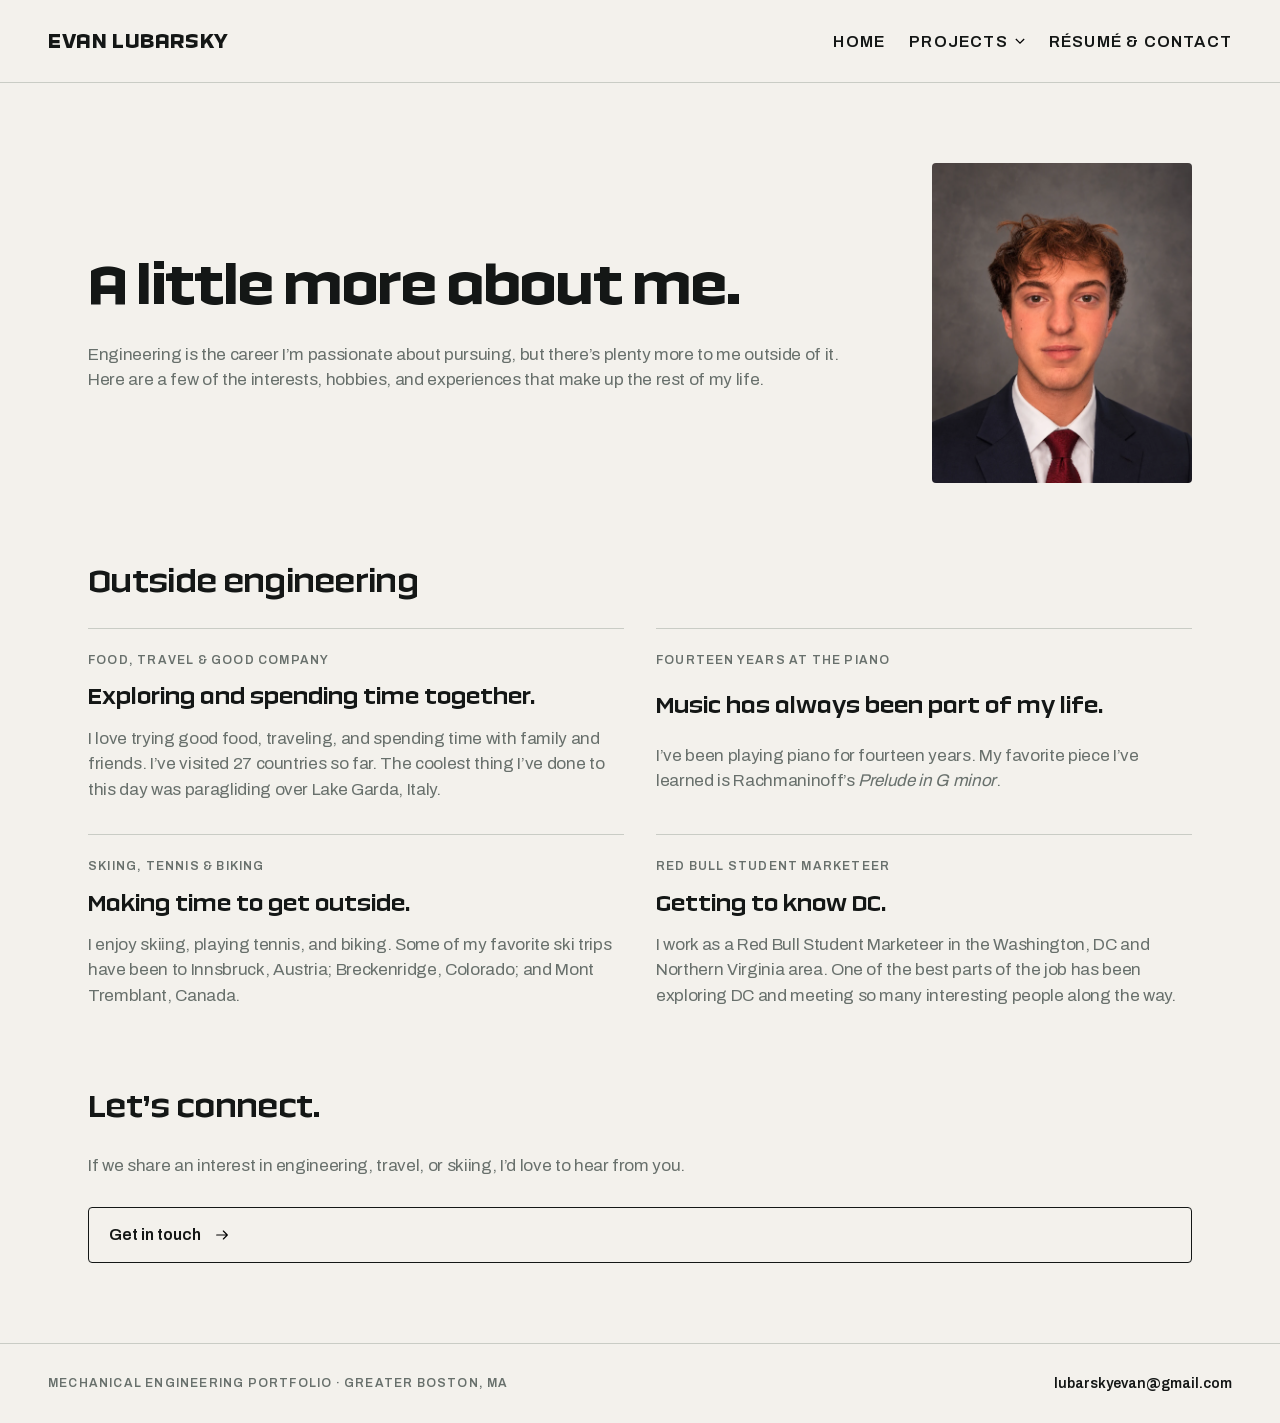
==== about/index.html @ f46827e6 "Simplify About Me heading and remove introductory label" ====
<!doctype html>
<html lang="en">
<head>
  <link rel="icon" type="image/png" href="/EL.png">
  <meta charset="utf-8">
  <meta name="viewport" content="width=device-width, initial-scale=1">
  <title>About Me — Evan Lubarsky</title>
  <meta name="description" content="Get to know Evan Lubarsky: Ukrainian, traveler to 27 countries, skier, cyclist, tennis player, pianist, and Red Bull Student Marketeer.">
  <link rel="stylesheet" href="/assets/styles.css?v=20261013-about">
  <script src="/assets/site.js?v=20261013-about" defer></script>
</head>
<body>
  <header class="site-nav">
    <a class="brand" href="/?v=20261013-about">EVAN LUBARSKY</a>
    <nav class="nav-links" aria-label="Main navigation">
      <a href="/?v=20261013-about">Home</a>
      <details class="projects-menu">
        <summary>Projects <svg viewBox="0 0 12 8" aria-hidden="true"><path d="m1 1 5 5 5-5"/></svg></summary>
        <div class="projects-dropdown">
          <a href="/face-tracking-phone-mount/?v=20261013-about">Computer Vision Face-Tracking Phone Mount</a>
          <a href="/autonomous-over-terrain-vehicle/?v=20261013-about">Autonomous Over-Terrain Vehicle</a>
        </div>
      </details>
      <a href="/contact/?v=20261013-about">Résumé &amp; Contact</a>
    </nav>
  </header>
  <main class="container about-page">
<section class="about-lead"><div><h1>A little more about me.</h1><p>Engineering is the career I’m passionate about pursuing, but there’s plenty more to me outside of it. Here are a few of the interests, hobbies, and experiences that make up the rest of my life.</p></div><img src="/assets/images/evan-lubarsky.webp" alt="Evan Lubarsky" width="1086" height="1448"></section>
<section class="personal-stories"><h2>Outside engineering</h2><div class="personal-grid">
<article><p class="eyebrow">Food, travel &amp; good company</p><h3>Exploring and spending time together.</h3><p>I love trying good food, traveling, and spending time with family and friends. I’ve visited 27 countries so far. The coolest thing I’ve done to this day was paragliding over Lake Garda, Italy.</p></article>
<article><p class="eyebrow">Fourteen years at the piano</p><h3>Music has always been part of my life.</h3><p>I’ve been playing piano for fourteen years. My favorite piece I’ve learned is Rachmaninoff’s <em>Prelude in G minor</em>.</p></article>
<article><p class="eyebrow">Skiing, tennis &amp; biking</p><h3>Making time to get outside.</h3><p>I enjoy skiing, playing tennis, and biking. Some of my favorite ski trips have been to Innsbruck, Austria; Breckenridge, Colorado; and Mont Tremblant, Canada.</p></article>
<article><p class="eyebrow">Red Bull Student Marketeer</p><h3>Getting to know DC.</h3><p>I work as a Red Bull Student Marketeer in the Washington, DC and Northern Virginia area. One of the best parts of the job has been exploring DC and meeting so many interesting people along the way.</p></article>
</div></section>
<section class="personal-stories"><h2>Let’s connect.</h2><p>If we share an interest in engineering, travel, or skiing, I’d love to hear from you.</p><a class="about-button" href="/contact/">Get in touch <svg class="link-icon" viewBox="0 0 24 24" aria-hidden="true" focusable="false"><path d="M4 12h16m-6-6 6 6-6 6"/></svg></a></section>
</main>
  <footer class="site-footer">
    <p class="eyebrow">Mechanical engineering portfolio · Greater Boston, MA</p>
    <a href="mailto:lubarskyevan@gmail.com">lubarskyevan@gmail.com</a>
  </footer>
</body>
</html>
---- assets/styles.css ----
@font-face { font-family: Archivo; src: url('fonts/archivo-regular.woff2') format('woff2'); font-weight: 400; font-display: swap; }
@font-face { font-family: Archivo; src: url('fonts/archivo-semibold.woff2') format('woff2'); font-weight: 600; font-display: swap; }
@font-face { font-family: Technor; src: url('fonts/technor-semibold.woff2') format('woff2'); font-weight: 600; font-display: swap; }
@font-face { font-family: Technor; src: url('fonts/technor-bold.woff2') format('woff2'); font-weight: 700; font-display: swap; }

:root { --ink: #141716; --paper: #f3f1ec; --steel: #68706c; --accent: #d94b2b; --line: #c9ccc5; }
* { box-sizing: border-box; }
html { scroll-behavior: smooth; }
body { margin: 0; background: var(--paper); color: var(--ink); font-family: Archivo, Arial, sans-serif; -webkit-font-smoothing: antialiased; }
h1, h2, h3, p, figure, dl, dd { margin: 0; }
a { color: inherit; text-decoration: none; }
a:focus-visible { outline: 2px solid var(--accent); outline-offset: 5px; }
h1, h2, h3 { font-family: Technor, Arial, sans-serif; }
h1 { font-size: 60px; font-weight: 700; line-height: 1; letter-spacing: -.03em; }
h2 { font-size: 34px; font-weight: 600; line-height: 1.08; letter-spacing: -.02em; }
h3 { font-size: 24px; font-weight: 600; line-height: 1.1; }
p { font-size: 17px; line-height: 1.5; letter-spacing: -.02em; color: var(--steel); }
.eyebrow { font-size: 12px; font-weight: 600; line-height: 1.2; letter-spacing: 1.2px; text-transform: uppercase; color: var(--steel); }
.site-nav { display: flex; align-items: center; justify-content: space-between; padding: 26px 48px; border-bottom: 1px solid var(--line); }
.brand { font-family: Technor, Arial, sans-serif; font-size: 22px; font-weight: 700; line-height: 1.2; letter-spacing: .6px; }
.nav-links { display: flex; align-items: center; gap: 24px; }
.nav-links > a, .projects-menu summary { font-size: 16px; line-height: 1.2; font-weight: 600; letter-spacing: 1.2px; text-transform: uppercase; }
a, summary { transition: color .18s ease; }
a:hover, summary:hover, a:focus-visible, summary:focus-visible { color: var(--accent); }
.site-nav { position: relative; z-index: 10; }
.projects-menu { position: relative; }
.projects-menu summary { display: flex; align-items: center; gap: 7px; cursor: pointer; padding: 6px 0; list-style: none; }
.projects-menu summary::-webkit-details-marker { display: none; }
.projects-menu summary:focus-visible { outline: 2px solid var(--accent); outline-offset: 5px; }
.projects-menu summary svg { width: 10px; height: 7px; fill: none; stroke: currentColor; stroke-width: 1.5; transition: transform .18s ease; }
.projects-menu[open] summary { color: var(--accent); }
.projects-menu[open] summary svg { transform: rotate(180deg); }
.projects-dropdown { position: absolute; left: -20px; top: 100%; width: 320px; padding: 12px; border: 1px solid var(--line); border-radius: 4px; background: var(--paper); box-shadow: 0 12px 24px #14171612; animation: dropdown-in .16s ease-out; }
@keyframes dropdown-in { from { opacity: 0; transform: translateY(-6px); } to { opacity: 1; transform: translateY(0); } }
.projects-dropdown a { display: block; padding: 14px 10px; font-size: 15px; font-weight: 600; line-height: 1.45; letter-spacing: 0; }
.projects-dropdown a + a { border-top: 1px solid var(--line); }
.projects-dropdown a:hover, .projects-dropdown a:focus-visible { color: var(--accent); background: #d94b2b08; }
.container { width: 100%; max-width: 1200px; margin: 0 auto; }
.introduction { display: flex; align-items: center; gap: 48px; padding: 104px 48px 96px; border-bottom: 1px solid var(--line); }
.intro-copy { display: flex; flex-direction: column; gap: 28px; flex: 1; max-width: 700px; min-width: 0; }
.text-links { display: flex; gap: 20px; }
.text-links a { font-size: 15px; font-weight: 600; line-height: 1.2; }
.placeholder { display: flex; align-items: center; justify-content: center; text-align: center; background: var(--steel); border-radius: 4px; }
.placeholder .eyebrow { color: var(--paper); }
.portrait { width: 320px; height: 360px; flex-shrink: 0; padding: 24px; }
.portrait .eyebrow { letter-spacing: 1px; }
.portrait.has-photo { padding: 0; overflow: hidden; }
.portrait img { width: 100%; height: 100%; object-fit: cover; }
.selected-work { padding: 80px 48px; display: flex; flex-direction: column; gap: 32px; border-bottom: 1px solid var(--line); }
.project-grid { display: grid; grid-template-columns: repeat(2, minmax(0, 1fr)); gap: 20px; align-items: start; }
.project-card { display: flex; flex-direction: column; gap: 18px; padding: 24px; border: 1px solid var(--line); border-radius: 4px; transition: border-color .2s ease, transform .2s ease; }
.project-card:hover { border-color: var(--accent); transform: translateY(-3px); }
.project-card .details-link { color: var(--accent); font-size: 14px; font-weight: 600; line-height: 1.2; }
.about { padding: 80px 48px; display: flex; flex-direction: column; gap: 28px; }
.about > p:last-child { max-width: 760px; }
.site-footer { display: flex; align-items: center; justify-content: space-between; gap: 24px; padding: 32px 48px; border-top: 1px solid var(--line); }
.site-footer a { font-size: 14px; font-weight: 600; line-height: 1.2; }
.project-cover { display: flex; flex-direction: column; gap: 28px; padding: 104px 48px 72px; border-bottom: 1px solid var(--line); }
.project-cover > p:last-child { max-width: 760px; }
.project-details { display: flex; gap: 20px; padding: 56px 48px; border-bottom: 1px solid var(--line); align-items: flex-start; }
.project-details > div { width: 250px; display: flex; flex-direction: column; gap: 8px; }
.project-details > .systems { width: 350px; }
.project-details dt { font-size: 12px; line-height: 1.2; }
.project-details .role-value { color: var(--ink); font-size: 16px; line-height: 1.35; font-weight: 600; }
.project-details dd { color: var(--steel); font-size: 17px; line-height: 1.5; letter-spacing: -.02em; }
.gallery { padding: 64px 48px 0; }
.gallery-heading { display: flex; align-items: flex-end; justify-content: space-between; gap: 24px; margin-bottom: 28px; }
.gallery-heading .eyebrow { margin-bottom: 14px; }
.gallery-count { font-size: 13px; font-weight: 600; letter-spacing: 1px; }
.gallery-stage { border: 1px solid var(--line); border-radius: 4px; overflow: hidden; }
.gallery-visual { position: relative; overflow: hidden; aspect-ratio: 16 / 9; background: #e8e9e3; display: flex; flex-direction: column; align-items: center; justify-content: center; gap: 14px; }
.gallery-visual.is-cad { background: #e0e5df; }
.gallery-visual svg { width: 72px; height: 72px; stroke: var(--steel); stroke-width: 1.25; }
.gallery-visual img { position: absolute; inset: 0; width: 100%; height: 100%; object-fit: contain; }
.gallery-caption { display: flex; justify-content: space-between; gap: 24px; align-items: center; padding: 24px; }
.gallery-caption h3 { font-size: 22px; margin-bottom: 8px; }
.gallery-caption p { font-size: 14px; }
.gallery-arrows { display: flex; gap: 8px; }
button { font: inherit; cursor: pointer; color: var(--ink); }
.gallery-arrows button { width: 42px; height: 42px; border: 1px solid var(--line); border-radius: 4px; background: transparent; font-size: 20px; }
.gallery-arrows button:hover, .gallery-arrows button:focus-visible { color: var(--accent); border-color: var(--accent); }
.gallery-thumbnails { display: grid; grid-template-columns: repeat(4,minmax(0,1fr)); gap: 16px; margin-top: 20px; }
.gallery-thumb { border: 1px solid var(--line); border-radius: 4px; background: transparent; padding: 0; overflow: hidden; text-align: left; }
.gallery-thumb:hover, .gallery-thumb.is-selected { border-color: var(--accent); color: var(--accent); }
.gallery-thumb:focus-visible { outline: 2px solid var(--accent); outline-offset: 3px; }
.thumb-visual { position: relative; overflow: hidden; aspect-ratio: 16 / 10; background: #e8e9e3; display: flex; align-items: center; justify-content: center; flex-direction: column; gap: 6px; }
.thumb-visual svg { width: 38px; height: 38px; stroke: var(--steel); stroke-width: 1.25; }
.thumb-visual .eyebrow { font-size: 10px; }
.thumb-visual img { position: absolute; inset: 0; width: 100%; height: 100%; object-fit: contain; }
.thumb-title { display: block; font-size: 13px; font-weight: 600; padding: 12px; line-height: 1.4; }
.gallery-note { margin-top: 16px; font-size: 14px; }
.narrative { display: flex; flex-direction: column; gap: 48px; padding: 72px 48px 104px; }
.narrative > p, .narrative > section { max-width: 800px; }
.narrative > section { display: flex; flex-direction: column; gap: 14px; }
.contact { display: flex; flex-direction: column; gap: 32px; padding: 104px 48px; }
.contact > p:last-of-type { max-width: 650px; }
.contact-details { display: flex; flex-direction: column; gap: 14px; width: 100%; max-width: 650px; padding: 24px; border: 1px solid #000; border-radius: 4px; }
.contact-details a, .resume-download { font-size: 17px; font-weight: 600; line-height: 1.4; overflow-wrap: anywhere; }
.resume-preview { display: flex; flex-direction: column; gap: 0; width: 100%; max-width: 1000px; }
.resume-preview > h2 { margin-bottom: 24px; }
.resume-toolbar { display: flex; justify-content: space-between; align-items: center; gap: 16px; padding: 20px 24px; border: 1px solid var(--line); border-bottom: 0; border-radius: 4px 4px 0 0; }
.resume-toolbar > div { display: flex; gap: 20px; }
.resume-toolbar a { font-size: 14px; font-weight: 600; line-height: 1.4; }
.resume-download { color: var(--accent); }
.resume-box { border: 1px solid var(--line); border-radius: 0 0 4px 4px; max-height: 820px; overflow-y: auto; background: #e8e9e3; padding: 32px; }
.resume-box img { display: block; width: 100%; height: auto; background: white; box-shadow: 0 3px 14px #14171618; }

/* Inset rules match the source's borders without changing its measured spacing. */
.site-nav, .introduction, .selected-work, .project-cover, .project-details { border: 0; box-shadow: inset 0 -1px var(--line); }
.site-footer { border: 0; box-shadow: inset 0 1px var(--line); }
.project-card { border: 0; box-shadow: inset 0 0 0 1px var(--line); transition: box-shadow .2s ease, transform .2s ease; }
.project-card:hover { box-shadow: inset 0 0 0 1px var(--accent); }
.contact-details { border: 0; box-shadow: inset 0 0 0 1px #000; }

/* Preserve the desktop design while keeping the original content readable on phones. */
@media (max-width: 900px) {
  .site-nav { flex-wrap: wrap; gap: 20px; padding: 24px; }
  .introduction { padding: 72px 32px; gap: 32px; }
  .portrait { width: 260px; height: 300px; }
  h1 { font-size: 48px; }
  .selected-work, .about { padding: 64px 32px; }
  .project-cover, .contact { padding: 72px 32px; }
  .project-details { padding: 40px 32px; }
  .narrative { padding: 64px 32px 80px; }
  .gallery { padding: 56px 32px 0; }
  .site-footer { padding: 32px; flex-wrap: wrap; }
}
@media (max-width: 600px) {
  .site-nav { align-items: flex-start; flex-direction: column; }
  .nav-links { gap: 18px; flex-wrap: wrap; }
  .nav-links > a, .projects-menu summary { font-size: 12px; letter-spacing: .8px; }
  .projects-dropdown { left: -74px; width: min(320px, calc(100vw - 48px)); }
  .projects-dropdown a { font-size: 14px; }
  h1 { font-size: 42px; letter-spacing: -.8px; }
  h2 { font-size: 30px; }
  .introduction { flex-direction: column; align-items: stretch; padding: 56px 24px; }
  .portrait { width: 100%; max-width: 320px; height: 360px; }
  .selected-work, .about { padding: 56px 24px; }
  .project-grid { grid-template-columns: 1fr; }
  .project-cover, .contact { padding: 56px 24px; }
  .project-details { padding: 40px 24px; flex-direction: column; gap: 28px; }
  .project-details > div, .project-details > .systems { width: 100%; }
  .gallery { padding: 48px 24px 0; }
  .gallery-caption { align-items: flex-start; padding: 20px; gap: 16px; }
  .gallery-caption h3 { font-size: 20px; }
  .gallery-arrows { gap: 6px; }
  .gallery-arrows button { width: 34px; height: 34px; }
  .gallery-thumbnails { grid-template-columns: repeat(2,minmax(0,1fr)); gap: 12px; }
  .narrative { padding: 56px 24px 72px; gap: 36px; }
  .contact-details { padding: 20px; }
  .resume-toolbar { flex-direction: column; align-items: flex-start; padding: 18px; }
  .resume-box { padding: 12px; max-height: 620px; }
  .site-footer { padding: 28px 24px; align-items: flex-start; flex-direction: column; gap: 16px; }
}
@media (prefers-reduced-motion: reduce) {
  html { scroll-behavior: auto; }
  .project-card { transition: none; }
  .project-card:hover { transform: none; }
  a, summary, .projects-menu summary svg { transition: none; }
  .projects-dropdown { animation: none; }
}

.project-demo{margin:64px 0}.project-demo video{display:block;width:100%;max-height:720px;margin:24px 0;background:#e7e5df;border:1px solid var(--line);border-radius:8px}.drawing-downloads{display:flex;flex-wrap:wrap;gap:18px 30px;align-items:center}.drawing-downloads h3{width:100%;margin-bottom:0}.drawing-downloads a{font-size:16px;text-decoration:underline;text-underline-offset:4px}

.link-icon{display:inline-block;width:16px;height:16px;margin-left:5px;vertical-align:-2px;fill:none;stroke:#000;stroke-width:1.7;stroke-linecap:round;stroke-linejoin:round;flex-shrink:0}.gallery-arrows .link-icon{width:20px;height:20px;margin:0;vertical-align:middle}.projects-menu summary svg{stroke:#000}

.about-button{display:inline-flex;align-items:center;gap:8px;align-self:flex-start;padding:14px 20px;border:1px solid var(--ink);border-radius:4px;font-weight:600;transition:color .18s,border-color .18s}.about-button:hover{border-color:var(--accent)}.about-page{padding:80px 48px}.about-lead{display:grid;grid-template-columns:minmax(0,1fr) 260px;gap:64px;align-items:center}.about-lead>div{display:grid;gap:28px}.about-lead img{width:100%;height:320px;object-fit:cover;border-radius:4px}.personal-stories,.personal-photos{margin-top:80px;display:grid;gap:28px}.personal-grid{display:grid;grid-template-columns:repeat(2,minmax(0,1fr));gap:32px}.personal-grid article{padding-top:24px;border-top:1px solid var(--line);display:grid;gap:16px}.photo-space{aspect-ratio:4/3;background:#e8e9e3;display:grid;place-items:center;color:var(--steel)}.personal-grid figcaption{margin-top:12px;color:var(--steel);font-size:15px}@media(max-width:700px){.about-page{padding:56px 24px}.about-lead,.personal-grid{grid-template-columns:1fr;gap:32px}.about-lead img{max-width:320px}.personal-stories,.personal-photos{margin-top:56px}}
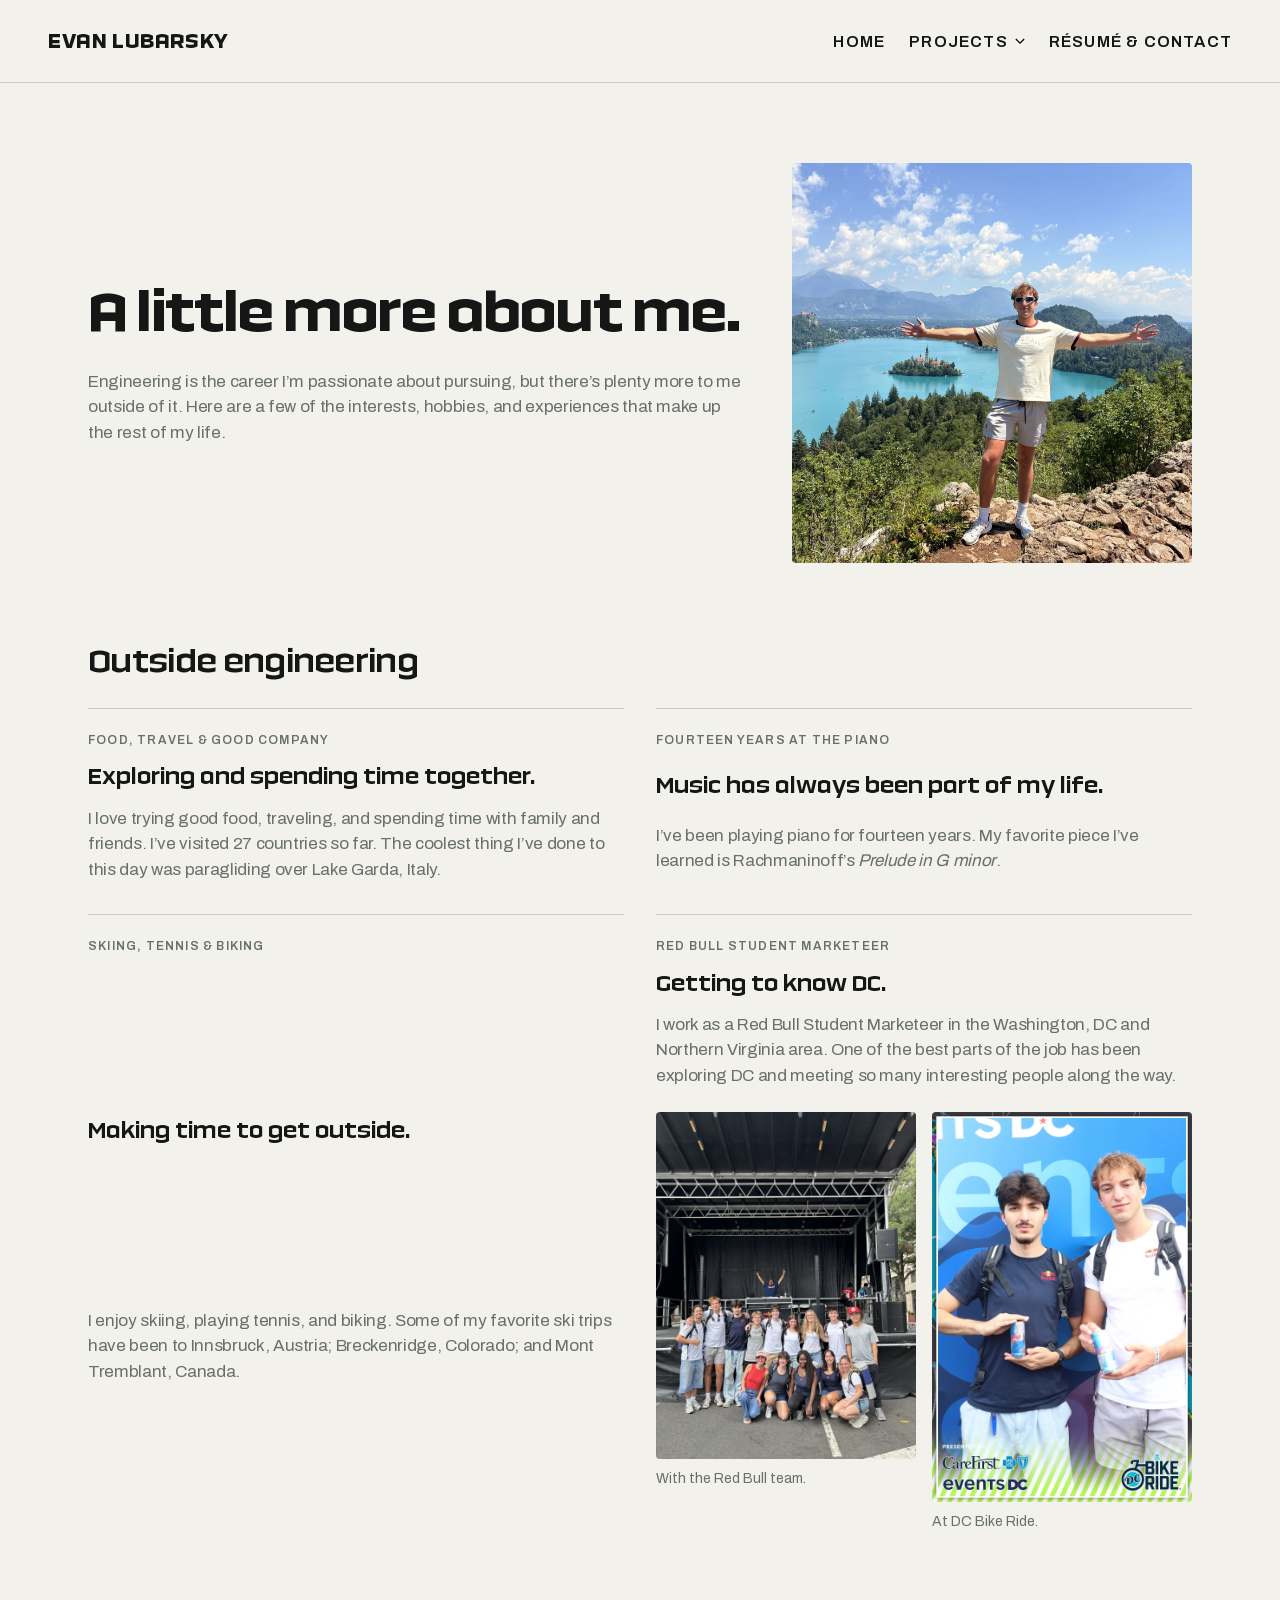
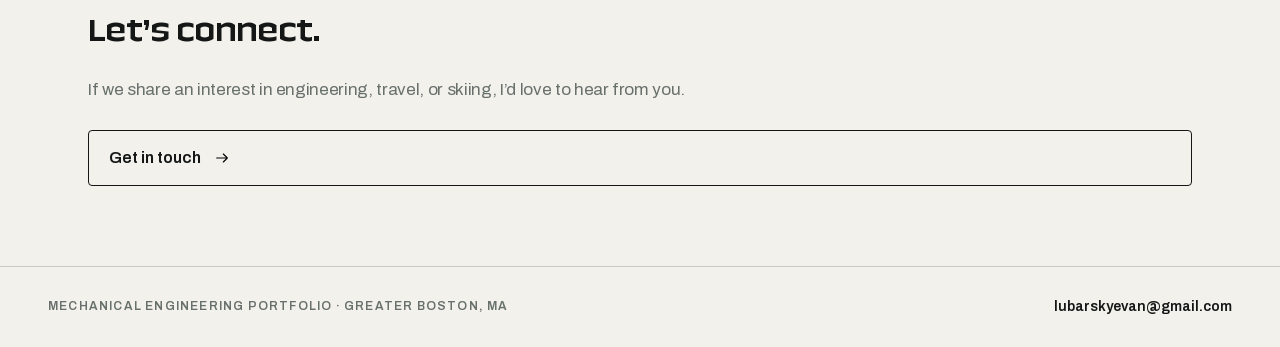
==== commit 07f32e68: "Add About Me travel photo and Red Bull photos" ====
--- a/about/index.html
+++ b/about/index.html
@@ -6,31 +6,31 @@
   <meta name="viewport" content="width=device-width, initial-scale=1">
   <title>About Me — Evan Lubarsky</title>
   <meta name="description" content="Get to know Evan Lubarsky: Ukrainian, traveler to 27 countries, skier, cyclist, tennis player, pianist, and Red Bull Student Marketeer.">
-  <link rel="stylesheet" href="/assets/styles.css?v=20261013-about">
-  <script src="/assets/site.js?v=20261013-about" defer></script>
+  <link rel="stylesheet" href="/assets/styles.css?v=20261013-photos">
+  <script src="/assets/site.js?v=20261013-photos" defer></script>
 </head>
 <body>
   <header class="site-nav">
-    <a class="brand" href="/?v=20261013-about">EVAN LUBARSKY</a>
+    <a class="brand" href="/?v=20261013-photos">EVAN LUBARSKY</a>
     <nav class="nav-links" aria-label="Main navigation">
-      <a href="/?v=20261013-about">Home</a>
+      <a href="/?v=20261013-photos">Home</a>
       <details class="projects-menu">
         <summary>Projects <svg viewBox="0 0 12 8" aria-hidden="true"><path d="m1 1 5 5 5-5"/></svg></summary>
         <div class="projects-dropdown">
-          <a href="/face-tracking-phone-mount/?v=20261013-about">Computer Vision Face-Tracking Phone Mount</a>
-          <a href="/autonomous-over-terrain-vehicle/?v=20261013-about">Autonomous Over-Terrain Vehicle</a>
+          <a href="/face-tracking-phone-mount/?v=20261013-photos">Computer Vision Face-Tracking Phone Mount</a>
+          <a href="/autonomous-over-terrain-vehicle/?v=20261013-photos">Autonomous Over-Terrain Vehicle</a>
         </div>
       </details>
-      <a href="/contact/?v=20261013-about">Résumé &amp; Contact</a>
+      <a href="/contact/?v=20261013-photos">Résumé &amp; Contact</a>
     </nav>
   </header>
   <main class="container about-page">
-<section class="about-lead"><div><h1>A little more about me.</h1><p>Engineering is the career I’m passionate about pursuing, but there’s plenty more to me outside of it. Here are a few of the interests, hobbies, and experiences that make up the rest of my life.</p></div><img src="/assets/images/evan-lubarsky.webp" alt="Evan Lubarsky" width="1086" height="1448"></section>
+<section class="about-lead"><div><h1>A little more about me.</h1><p>Engineering is the career I’m passionate about pursuing, but there’s plenty more to me outside of it. Here are a few of the interests, hobbies, and experiences that make up the rest of my life.</p></div><img src="/assets/images/about/evan-travel.webp" alt="Evan overlooking a lake and mountains while traveling" width="1400" height="1400"></section>
 <section class="personal-stories"><h2>Outside engineering</h2><div class="personal-grid">
 <article><p class="eyebrow">Food, travel &amp; good company</p><h3>Exploring and spending time together.</h3><p>I love trying good food, traveling, and spending time with family and friends. I’ve visited 27 countries so far. The coolest thing I’ve done to this day was paragliding over Lake Garda, Italy.</p></article>
 <article><p class="eyebrow">Fourteen years at the piano</p><h3>Music has always been part of my life.</h3><p>I’ve been playing piano for fourteen years. My favorite piece I’ve learned is Rachmaninoff’s <em>Prelude in G minor</em>.</p></article>
 <article><p class="eyebrow">Skiing, tennis &amp; biking</p><h3>Making time to get outside.</h3><p>I enjoy skiing, playing tennis, and biking. Some of my favorite ski trips have been to Innsbruck, Austria; Breckenridge, Colorado; and Mont Tremblant, Canada.</p></article>
-<article><p class="eyebrow">Red Bull Student Marketeer</p><h3>Getting to know DC.</h3><p>I work as a Red Bull Student Marketeer in the Washington, DC and Northern Virginia area. One of the best parts of the job has been exploring DC and meeting so many interesting people along the way.</p></article>
+<article><p class="eyebrow">Red Bull Student Marketeer</p><h3>Getting to know DC.</h3><p>I work as a Red Bull Student Marketeer in the Washington, DC and Northern Virginia area. One of the best parts of the job has been exploring DC and meeting so many interesting people along the way.</p><div class="red-bull-photos"><figure><a href="/assets/images/about/red-bull-team.webp" target="_blank" rel="noopener" aria-label="Open Red Bull team photo"><img src="/assets/images/about/red-bull-team.webp" alt="Red Bull Student Marketeer team posing together in front of an outdoor stage" loading="lazy" width="1200" height="1600"></a><figcaption>With the Red Bull team.</figcaption></figure><figure><a href="/assets/images/about/red-bull-dc-bike-ride.webp" target="_blank" rel="noopener" aria-label="Open DC Bike Ride photo"><img src="/assets/images/about/red-bull-dc-bike-ride.webp" alt="Two Red Bull Student Marketeers at DC Bike Ride" loading="lazy" width="1200" height="1800"></a><figcaption>At DC Bike Ride.</figcaption></figure></div></article>
 </div></section>
 <section class="personal-stories"><h2>Let’s connect.</h2><p>If we share an interest in engineering, travel, or skiing, I’d love to hear from you.</p><a class="about-button" href="/contact/">Get in touch <svg class="link-icon" viewBox="0 0 24 24" aria-hidden="true" focusable="false"><path d="M4 12h16m-6-6 6 6-6 6"/></svg></a></section>
 </main>
--- a/assets/styles.css
+++ b/assets/styles.css
@@ -165,3 +165,7 @@
 .link-icon{display:inline-block;width:16px;height:16px;margin-left:5px;vertical-align:-2px;fill:none;stroke:#000;stroke-width:1.7;stroke-linecap:round;stroke-linejoin:round;flex-shrink:0}.gallery-arrows .link-icon{width:20px;height:20px;margin:0;vertical-align:middle}.projects-menu summary svg{stroke:#000}
 
 .about-button{display:inline-flex;align-items:center;gap:8px;align-self:flex-start;padding:14px 20px;border:1px solid var(--ink);border-radius:4px;font-weight:600;transition:color .18s,border-color .18s}.about-button:hover{border-color:var(--accent)}.about-page{padding:80px 48px}.about-lead{display:grid;grid-template-columns:minmax(0,1fr) 260px;gap:64px;align-items:center}.about-lead>div{display:grid;gap:28px}.about-lead img{width:100%;height:320px;object-fit:cover;border-radius:4px}.personal-stories,.personal-photos{margin-top:80px;display:grid;gap:28px}.personal-grid{display:grid;grid-template-columns:repeat(2,minmax(0,1fr));gap:32px}.personal-grid article{padding-top:24px;border-top:1px solid var(--line);display:grid;gap:16px}.photo-space{aspect-ratio:4/3;background:#e8e9e3;display:grid;place-items:center;color:var(--steel)}.personal-grid figcaption{margin-top:12px;color:var(--steel);font-size:15px}@media(max-width:700px){.about-page{padding:56px 24px}.about-lead,.personal-grid{grid-template-columns:1fr;gap:32px}.about-lead img{max-width:320px}.personal-stories,.personal-photos{margin-top:56px}}
+
+.red-bull-photos{display:grid;grid-template-columns:repeat(2,minmax(0,1fr));gap:16px;align-items:start;margin-top:8px}.red-bull-photos img{display:block;width:100%;height:auto;border-radius:4px}.red-bull-photos figcaption{font-size:14px;color:var(--steel);margin-top:10px;line-height:1.4}@media(max-width:500px){.red-bull-photos{grid-template-columns:1fr;gap:24px}}
+
+.about-lead{grid-template-columns:minmax(0,1fr) minmax(260px,400px);gap:48px}.about-lead img{height:auto;aspect-ratio:1;object-fit:contain}@media(max-width:700px){.about-lead{grid-template-columns:1fr;gap:32px}.about-lead img{max-width:100%}}
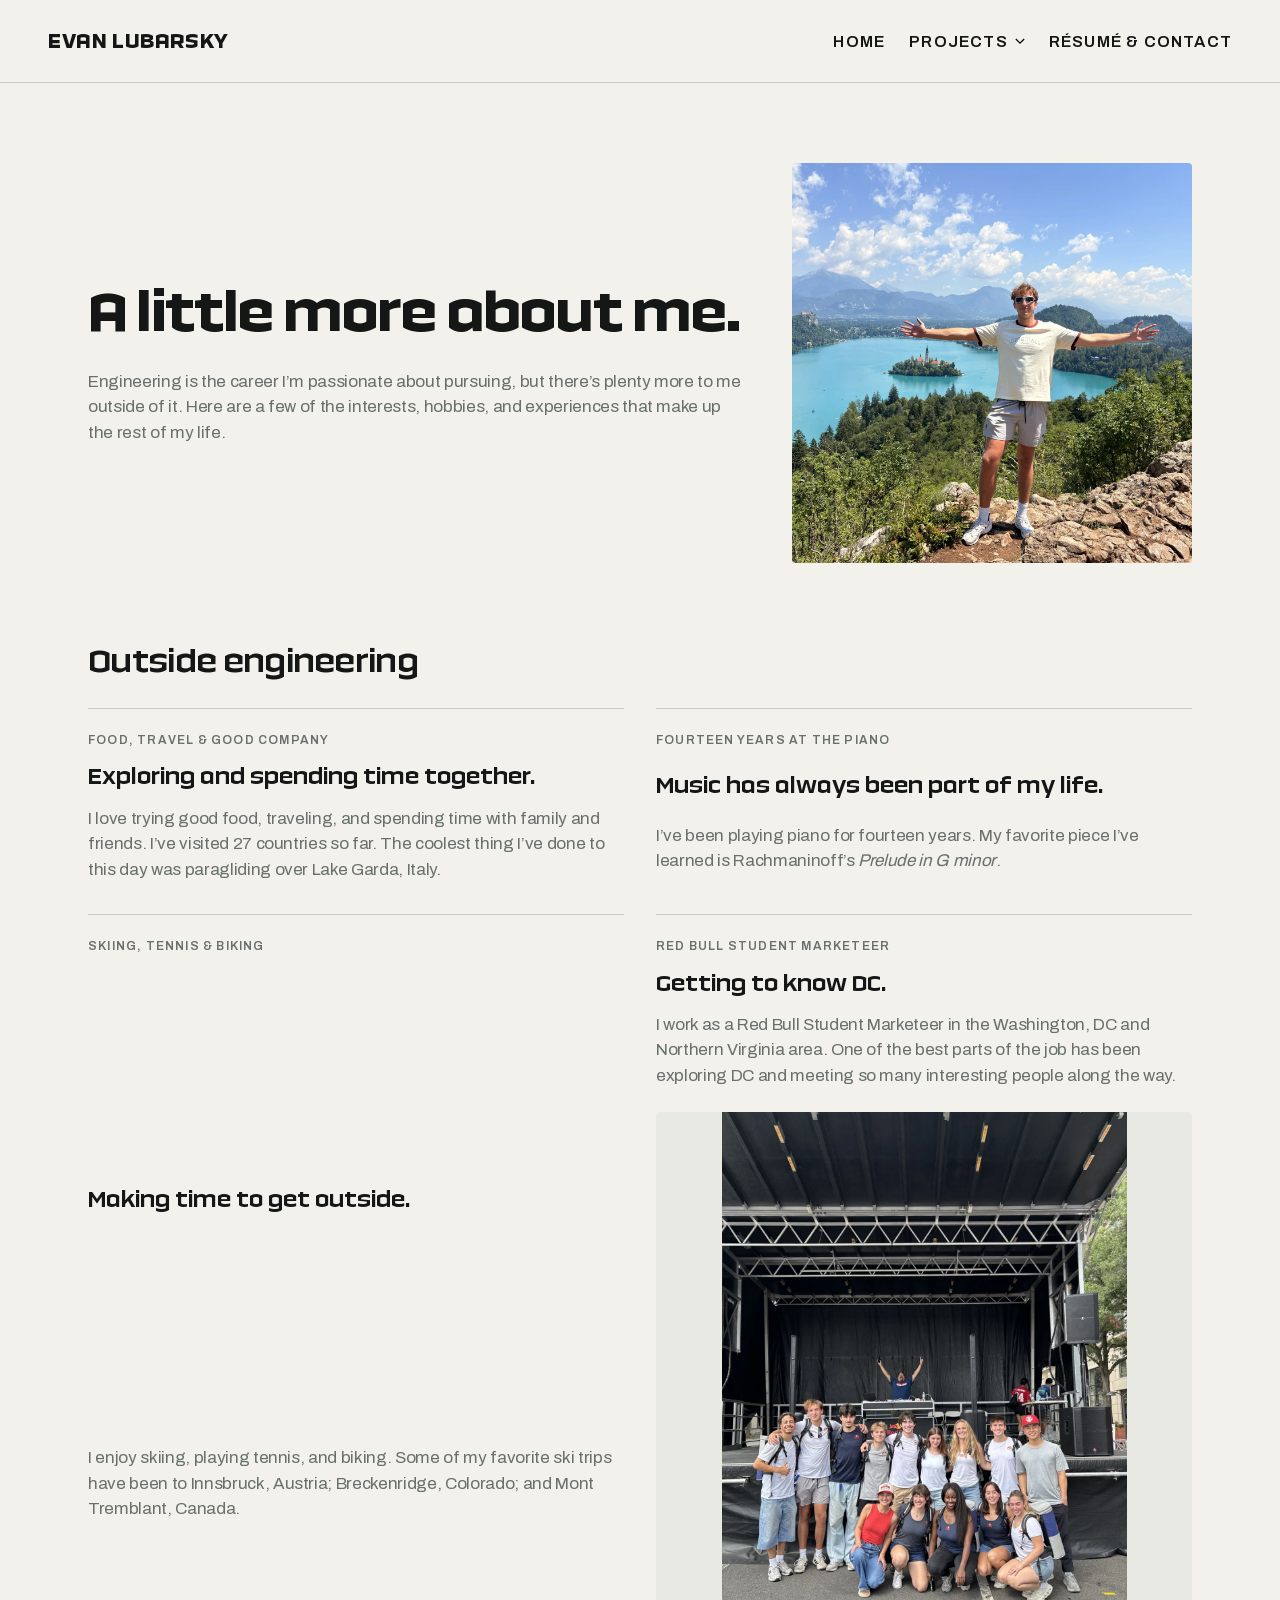
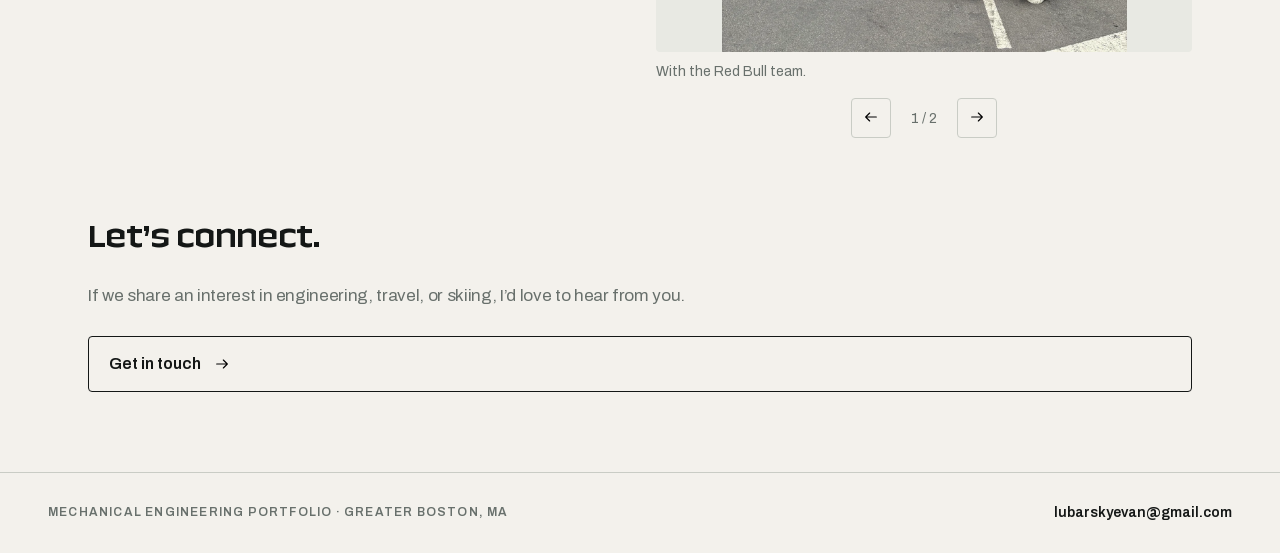
==== commit ae8ae8bb: "Add personal photo slideshows with keyboard and swipe navigation" ====
--- a/about/index.html
+++ b/about/index.html
@@ -6,31 +6,31 @@
   <meta name="viewport" content="width=device-width, initial-scale=1">
   <title>About Me — Evan Lubarsky</title>
   <meta name="description" content="Get to know Evan Lubarsky: Ukrainian, traveler to 27 countries, skier, cyclist, tennis player, pianist, and Red Bull Student Marketeer.">
-  <link rel="stylesheet" href="/assets/styles.css?v=20261013-photos">
-  <script src="/assets/site.js?v=20261013-photos" defer></script>
+  <link rel="stylesheet" href="/assets/styles.css?v=20261013-slides">
+  <script src="/assets/site.js?v=20261013-slides" defer></script>
 </head>
 <body>
   <header class="site-nav">
-    <a class="brand" href="/?v=20261013-photos">EVAN LUBARSKY</a>
+    <a class="brand" href="/?v=20261013-slides">EVAN LUBARSKY</a>
     <nav class="nav-links" aria-label="Main navigation">
-      <a href="/?v=20261013-photos">Home</a>
+      <a href="/?v=20261013-slides">Home</a>
       <details class="projects-menu">
         <summary>Projects <svg viewBox="0 0 12 8" aria-hidden="true"><path d="m1 1 5 5 5-5"/></svg></summary>
         <div class="projects-dropdown">
-          <a href="/face-tracking-phone-mount/?v=20261013-photos">Computer Vision Face-Tracking Phone Mount</a>
-          <a href="/autonomous-over-terrain-vehicle/?v=20261013-photos">Autonomous Over-Terrain Vehicle</a>
+          <a href="/face-tracking-phone-mount/?v=20261013-slides">Computer Vision Face-Tracking Phone Mount</a>
+          <a href="/autonomous-over-terrain-vehicle/?v=20261013-slides">Autonomous Over-Terrain Vehicle</a>
         </div>
       </details>
-      <a href="/contact/?v=20261013-photos">Résumé &amp; Contact</a>
+      <a href="/contact/?v=20261013-slides">Résumé &amp; Contact</a>
     </nav>
   </header>
   <main class="container about-page">
 <section class="about-lead"><div><h1>A little more about me.</h1><p>Engineering is the career I’m passionate about pursuing, but there’s plenty more to me outside of it. Here are a few of the interests, hobbies, and experiences that make up the rest of my life.</p></div><img src="/assets/images/about/evan-travel.webp" alt="Evan overlooking a lake and mountains while traveling" width="1400" height="1400"></section>
 <section class="personal-stories"><h2>Outside engineering</h2><div class="personal-grid">
-<article><p class="eyebrow">Food, travel &amp; good company</p><h3>Exploring and spending time together.</h3><p>I love trying good food, traveling, and spending time with family and friends. I’ve visited 27 countries so far. The coolest thing I’ve done to this day was paragliding over Lake Garda, Italy.</p></article>
-<article><p class="eyebrow">Fourteen years at the piano</p><h3>Music has always been part of my life.</h3><p>I’ve been playing piano for fourteen years. My favorite piece I’ve learned is Rachmaninoff’s <em>Prelude in G minor</em>.</p></article>
-<article><p class="eyebrow">Skiing, tennis &amp; biking</p><h3>Making time to get outside.</h3><p>I enjoy skiing, playing tennis, and biking. Some of my favorite ski trips have been to Innsbruck, Austria; Breckenridge, Colorado; and Mont Tremblant, Canada.</p></article>
-<article><p class="eyebrow">Red Bull Student Marketeer</p><h3>Getting to know DC.</h3><p>I work as a Red Bull Student Marketeer in the Washington, DC and Northern Virginia area. One of the best parts of the job has been exploring DC and meeting so many interesting people along the way.</p><div class="red-bull-photos"><figure><a href="/assets/images/about/red-bull-team.webp" target="_blank" rel="noopener" aria-label="Open Red Bull team photo"><img src="/assets/images/about/red-bull-team.webp" alt="Red Bull Student Marketeer team posing together in front of an outdoor stage" loading="lazy" width="1200" height="1600"></a><figcaption>With the Red Bull team.</figcaption></figure><figure><a href="/assets/images/about/red-bull-dc-bike-ride.webp" target="_blank" rel="noopener" aria-label="Open DC Bike Ride photo"><img src="/assets/images/about/red-bull-dc-bike-ride.webp" alt="Two Red Bull Student Marketeers at DC Bike Ride" loading="lazy" width="1200" height="1800"></a><figcaption>At DC Bike Ride.</figcaption></figure></div></article>
+<article><p class="eyebrow">Food, travel &amp; good company</p><h3>Exploring and spending time together.</h3><p>I love trying good food, traveling, and spending time with family and friends. I’ve visited 27 countries so far. The coolest thing I’ve done to this day was paragliding over Lake Garda, Italy.</p><div class="personal-slideshow" data-slideshow hidden aria-label="Personal photos"></div></article>
+<article><p class="eyebrow">Fourteen years at the piano</p><h3>Music has always been part of my life.</h3><p>I’ve been playing piano for fourteen years. My favorite piece I’ve learned is Rachmaninoff’s <em>Prelude in G minor</em>.</p><div class="personal-slideshow" data-slideshow hidden aria-label="Personal photos"></div></article>
+<article><p class="eyebrow">Skiing, tennis &amp; biking</p><h3>Making time to get outside.</h3><p>I enjoy skiing, playing tennis, and biking. Some of my favorite ski trips have been to Innsbruck, Austria; Breckenridge, Colorado; and Mont Tremblant, Canada.</p><div class="personal-slideshow" data-slideshow hidden aria-label="Personal photos"></div></article>
+<article><p class="eyebrow">Red Bull Student Marketeer</p><h3>Getting to know DC.</h3><p>I work as a Red Bull Student Marketeer in the Washington, DC and Northern Virginia area. One of the best parts of the job has been exploring DC and meeting so many interesting people along the way.</p><div class="personal-slideshow" data-slideshow aria-label="Red Bull photos" tabindex="0"><figure><a href="/assets/images/about/red-bull-team.webp" target="_blank" rel="noopener" aria-label="Open Red Bull team photo"><img src="/assets/images/about/red-bull-team.webp" alt="Red Bull Student Marketeer team posing together in front of an outdoor stage" loading="lazy" width="1200" height="1600"></a><figcaption>With the Red Bull team.</figcaption></figure><figure><a href="/assets/images/about/red-bull-dc-bike-ride.webp" target="_blank" rel="noopener" aria-label="Open DC Bike Ride photo"><img src="/assets/images/about/red-bull-dc-bike-ride.webp" alt="Two Red Bull Student Marketeers at DC Bike Ride" loading="lazy" width="1200" height="1800"></a><figcaption>At DC Bike Ride.</figcaption></figure><div class="slideshow-controls" hidden><button type="button" data-slide-prev aria-label="Previous Red Bull photo"><svg class="link-icon" viewBox="0 0 24 24" aria-hidden="true"><path d="M20 12H4m6-6-6 6 6 6"/></svg></button><span data-slide-count aria-live="polite"></span><button type="button" data-slide-next aria-label="Next Red Bull photo"><svg class="link-icon" viewBox="0 0 24 24" aria-hidden="true"><path d="M4 12h16m-6-6 6 6-6 6"/></svg></button></div></div></article>
 </div></section>
 <section class="personal-stories"><h2>Let’s connect.</h2><p>If we share an interest in engineering, travel, or skiing, I’d love to hear from you.</p><a class="about-button" href="/contact/">Get in touch <svg class="link-icon" viewBox="0 0 24 24" aria-hidden="true" focusable="false"><path d="M4 12h16m-6-6 6 6-6 6"/></svg></a></section>
 </main>
--- a/assets/styles.css
+++ b/assets/styles.css
@@ -169,3 +169,5 @@
 .red-bull-photos{display:grid;grid-template-columns:repeat(2,minmax(0,1fr));gap:16px;align-items:start;margin-top:8px}.red-bull-photos img{display:block;width:100%;height:auto;border-radius:4px}.red-bull-photos figcaption{font-size:14px;color:var(--steel);margin-top:10px;line-height:1.4}@media(max-width:500px){.red-bull-photos{grid-template-columns:1fr;gap:24px}}
 
 .about-lead{grid-template-columns:minmax(0,1fr) minmax(260px,400px);gap:48px}.about-lead img{height:auto;aspect-ratio:1;object-fit:contain}@media(max-width:700px){.about-lead{grid-template-columns:1fr;gap:32px}.about-lead img{max-width:100%}}
+
+.personal-slideshow{margin-top:8px;min-width:0}.personal-slideshow[hidden],.personal-slideshow [hidden]{display:none}.personal-slideshow img{display:block;width:100%;height:auto;max-height:540px;object-fit:contain;background:#e8e9e3;border-radius:4px}.personal-slideshow figcaption{font-size:14px;line-height:1.4;margin-top:10px;color:var(--steel)}.slideshow-controls{display:flex;align-items:center;justify-content:center;gap:20px;margin-top:16px}.slideshow-controls button{width:40px;height:40px;border:1px solid var(--line);border-radius:4px;background:transparent}.slideshow-controls button:hover{border-color:var(--accent)}.slideshow-controls .link-icon{margin:0}.slideshow-controls span{font-size:14px;color:var(--steel)}
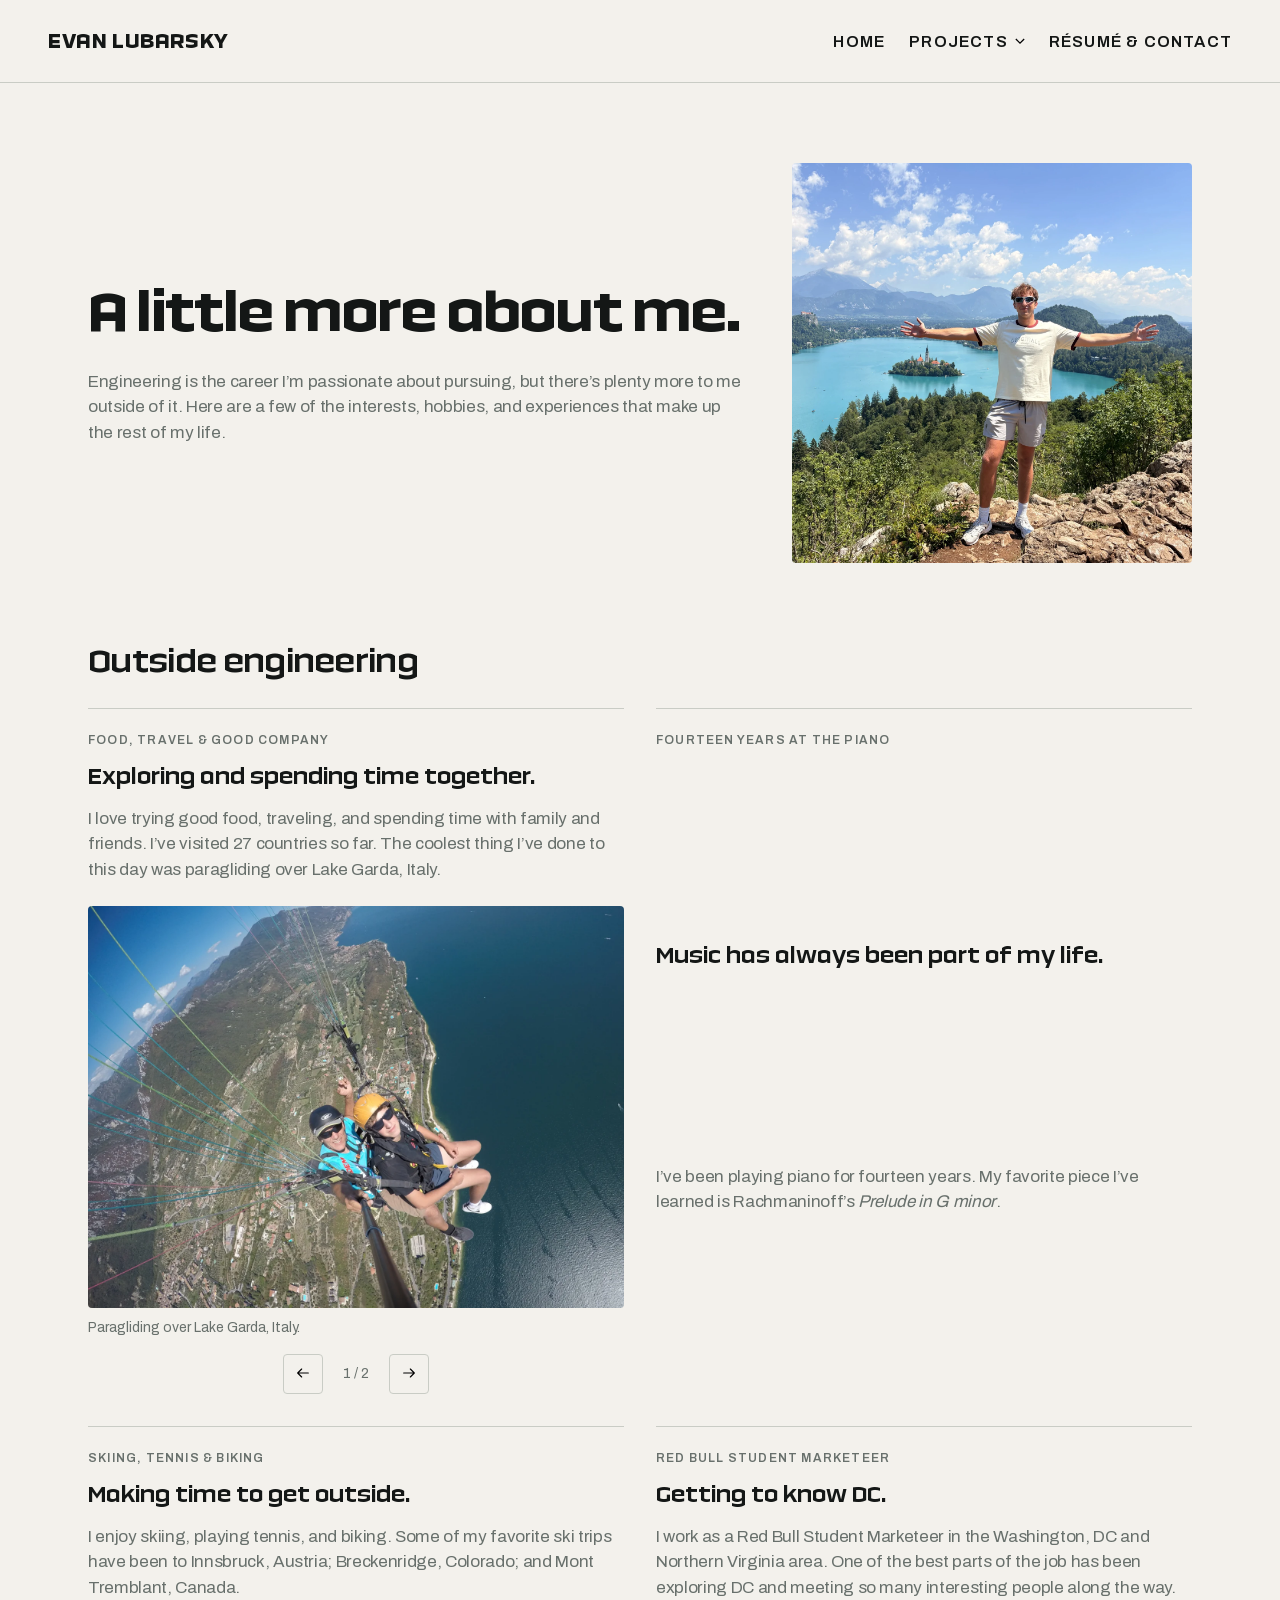
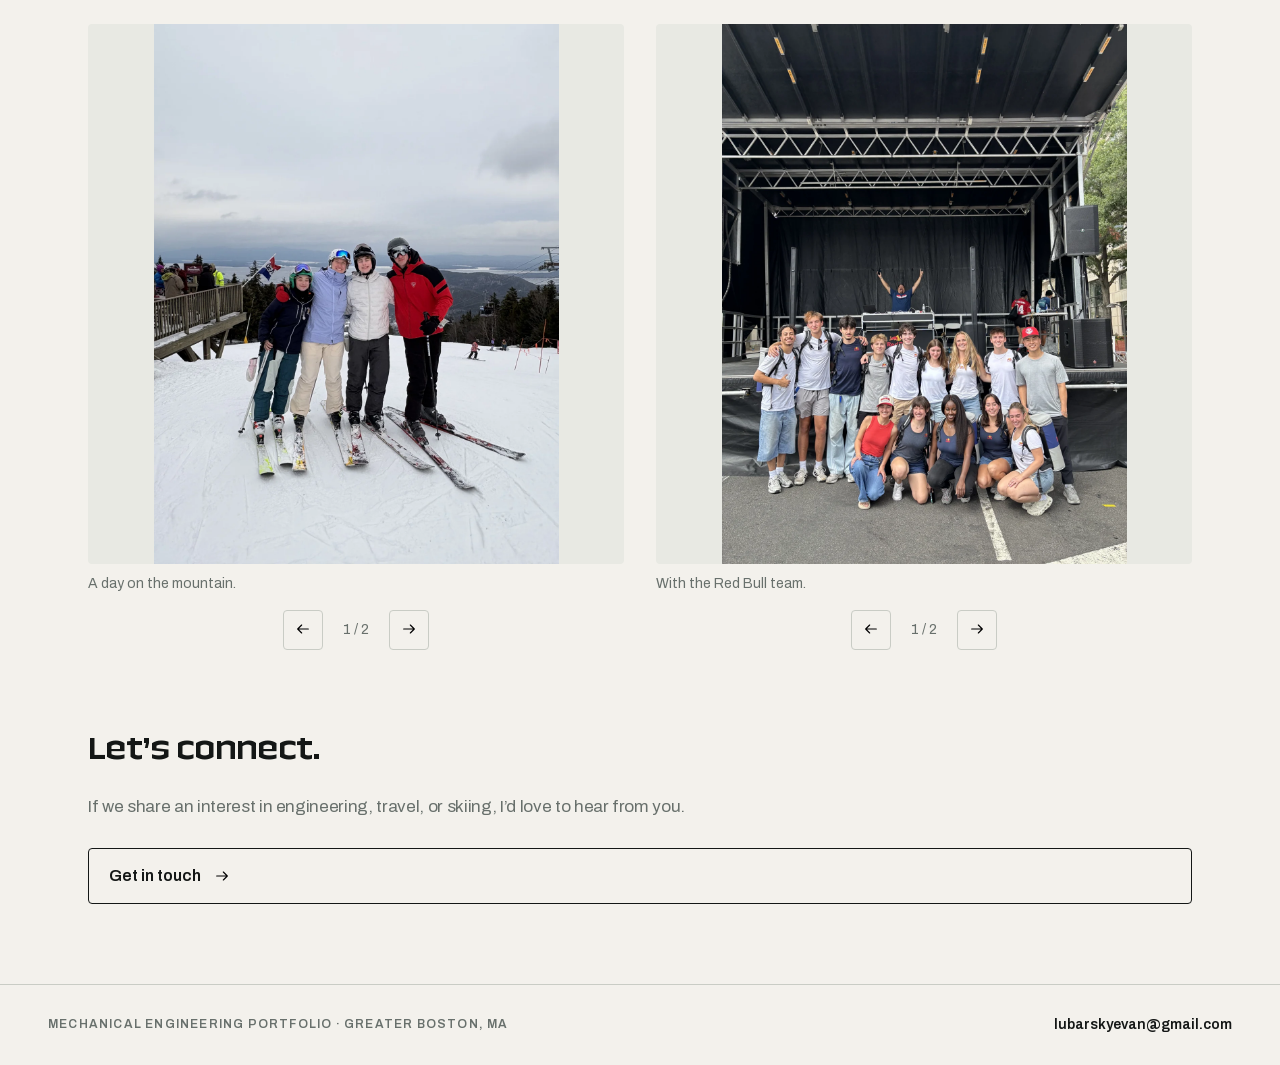
==== commit 3a0a436e: "Add travel and skiing photos to personal slideshows" ====
--- a/about/index.html
+++ b/about/index.html
@@ -27,9 +27,9 @@
   <main class="container about-page">
 <section class="about-lead"><div><h1>A little more about me.</h1><p>Engineering is the career I’m passionate about pursuing, but there’s plenty more to me outside of it. Here are a few of the interests, hobbies, and experiences that make up the rest of my life.</p></div><img src="/assets/images/about/evan-travel.webp" alt="Evan overlooking a lake and mountains while traveling" width="1400" height="1400"></section>
 <section class="personal-stories"><h2>Outside engineering</h2><div class="personal-grid">
-<article><p class="eyebrow">Food, travel &amp; good company</p><h3>Exploring and spending time together.</h3><p>I love trying good food, traveling, and spending time with family and friends. I’ve visited 27 countries so far. The coolest thing I’ve done to this day was paragliding over Lake Garda, Italy.</p><div class="personal-slideshow" data-slideshow hidden aria-label="Personal photos"></div></article>
+<article><p class="eyebrow">Food, travel &amp; good company</p><h3>Exploring and spending time together.</h3><p>I love trying good food, traveling, and spending time with family and friends. I’ve visited 27 countries so far. The coolest thing I’ve done to this day was paragliding over Lake Garda, Italy.</p><div class="personal-slideshow" data-slideshow aria-label="Travel photos" tabindex="0"><figure><a href="/assets/images/about/lake-garda-paragliding.webp" target="_blank" rel="noopener" aria-label="Open Paragliding over Lake Garda, Italy."><img src="/assets/images/about/lake-garda-paragliding.webp" alt="Tandem paragliding above Lake Garda and its shoreline" loading="lazy"></a><figcaption>Paragliding over Lake Garda, Italy.</figcaption></figure><figure><a href="/assets/images/about/travel-meal.webp" target="_blank" rel="noopener" aria-label="Open Good food and good company while traveling."><img src="/assets/images/about/travel-meal.webp" alt="Sharing a meal with others beside the sea" loading="lazy"></a><figcaption>Good food and good company while traveling.</figcaption></figure><div class="slideshow-controls" hidden><button type="button" data-slide-prev aria-label="Previous travel photo"><svg class="link-icon" viewBox="0 0 24 24" aria-hidden="true"><path d="M20 12H4m6-6-6 6 6 6"/></svg></button><span data-slide-count aria-live="polite"></span><button type="button" data-slide-next aria-label="Next travel photo"><svg class="link-icon" viewBox="0 0 24 24" aria-hidden="true"><path d="M4 12h16m-6-6 6 6-6 6"/></svg></button></div></div></article>
 <article><p class="eyebrow">Fourteen years at the piano</p><h3>Music has always been part of my life.</h3><p>I’ve been playing piano for fourteen years. My favorite piece I’ve learned is Rachmaninoff’s <em>Prelude in G minor</em>.</p><div class="personal-slideshow" data-slideshow hidden aria-label="Personal photos"></div></article>
-<article><p class="eyebrow">Skiing, tennis &amp; biking</p><h3>Making time to get outside.</h3><p>I enjoy skiing, playing tennis, and biking. Some of my favorite ski trips have been to Innsbruck, Austria; Breckenridge, Colorado; and Mont Tremblant, Canada.</p><div class="personal-slideshow" data-slideshow hidden aria-label="Personal photos"></div></article>
+<article><p class="eyebrow">Skiing, tennis &amp; biking</p><h3>Making time to get outside.</h3><p>I enjoy skiing, playing tennis, and biking. Some of my favorite ski trips have been to Innsbruck, Austria; Breckenridge, Colorado; and Mont Tremblant, Canada.</p><div class="personal-slideshow" data-slideshow aria-label="Skiing photos" tabindex="0"><figure><a href="/assets/images/about/ski-group.webp" target="_blank" rel="noopener" aria-label="Open A day on the mountain."><img src="/assets/images/about/ski-group.webp" alt="Four skiers posing together on a snowy mountain" loading="lazy"></a><figcaption>A day on the mountain.</figcaption></figure><figure><a href="/assets/images/about/ski-slope.webp" target="_blank" rel="noopener" aria-label="Open Out on the slopes."><img src="/assets/images/about/ski-slope.webp" alt="Two skiers looking over a snow-covered forest" loading="lazy"></a><figcaption>Out on the slopes.</figcaption></figure><div class="slideshow-controls" hidden><button type="button" data-slide-prev aria-label="Previous skiing photo"><svg class="link-icon" viewBox="0 0 24 24" aria-hidden="true"><path d="M20 12H4m6-6-6 6 6 6"/></svg></button><span data-slide-count aria-live="polite"></span><button type="button" data-slide-next aria-label="Next skiing photo"><svg class="link-icon" viewBox="0 0 24 24" aria-hidden="true"><path d="M4 12h16m-6-6 6 6-6 6"/></svg></button></div></div></article>
 <article><p class="eyebrow">Red Bull Student Marketeer</p><h3>Getting to know DC.</h3><p>I work as a Red Bull Student Marketeer in the Washington, DC and Northern Virginia area. One of the best parts of the job has been exploring DC and meeting so many interesting people along the way.</p><div class="personal-slideshow" data-slideshow aria-label="Red Bull photos" tabindex="0"><figure><a href="/assets/images/about/red-bull-team.webp" target="_blank" rel="noopener" aria-label="Open Red Bull team photo"><img src="/assets/images/about/red-bull-team.webp" alt="Red Bull Student Marketeer team posing together in front of an outdoor stage" loading="lazy" width="1200" height="1600"></a><figcaption>With the Red Bull team.</figcaption></figure><figure><a href="/assets/images/about/red-bull-dc-bike-ride.webp" target="_blank" rel="noopener" aria-label="Open DC Bike Ride photo"><img src="/assets/images/about/red-bull-dc-bike-ride.webp" alt="Two Red Bull Student Marketeers at DC Bike Ride" loading="lazy" width="1200" height="1800"></a><figcaption>At DC Bike Ride.</figcaption></figure><div class="slideshow-controls" hidden><button type="button" data-slide-prev aria-label="Previous Red Bull photo"><svg class="link-icon" viewBox="0 0 24 24" aria-hidden="true"><path d="M20 12H4m6-6-6 6 6 6"/></svg></button><span data-slide-count aria-live="polite"></span><button type="button" data-slide-next aria-label="Next Red Bull photo"><svg class="link-icon" viewBox="0 0 24 24" aria-hidden="true"><path d="M4 12h16m-6-6 6 6-6 6"/></svg></button></div></div></article>
 </div></section>
 <section class="personal-stories"><h2>Let’s connect.</h2><p>If we share an interest in engineering, travel, or skiing, I’d love to hear from you.</p><a class="about-button" href="/contact/">Get in touch <svg class="link-icon" viewBox="0 0 24 24" aria-hidden="true" focusable="false"><path d="M4 12h16m-6-6 6 6-6 6"/></svg></a></section>
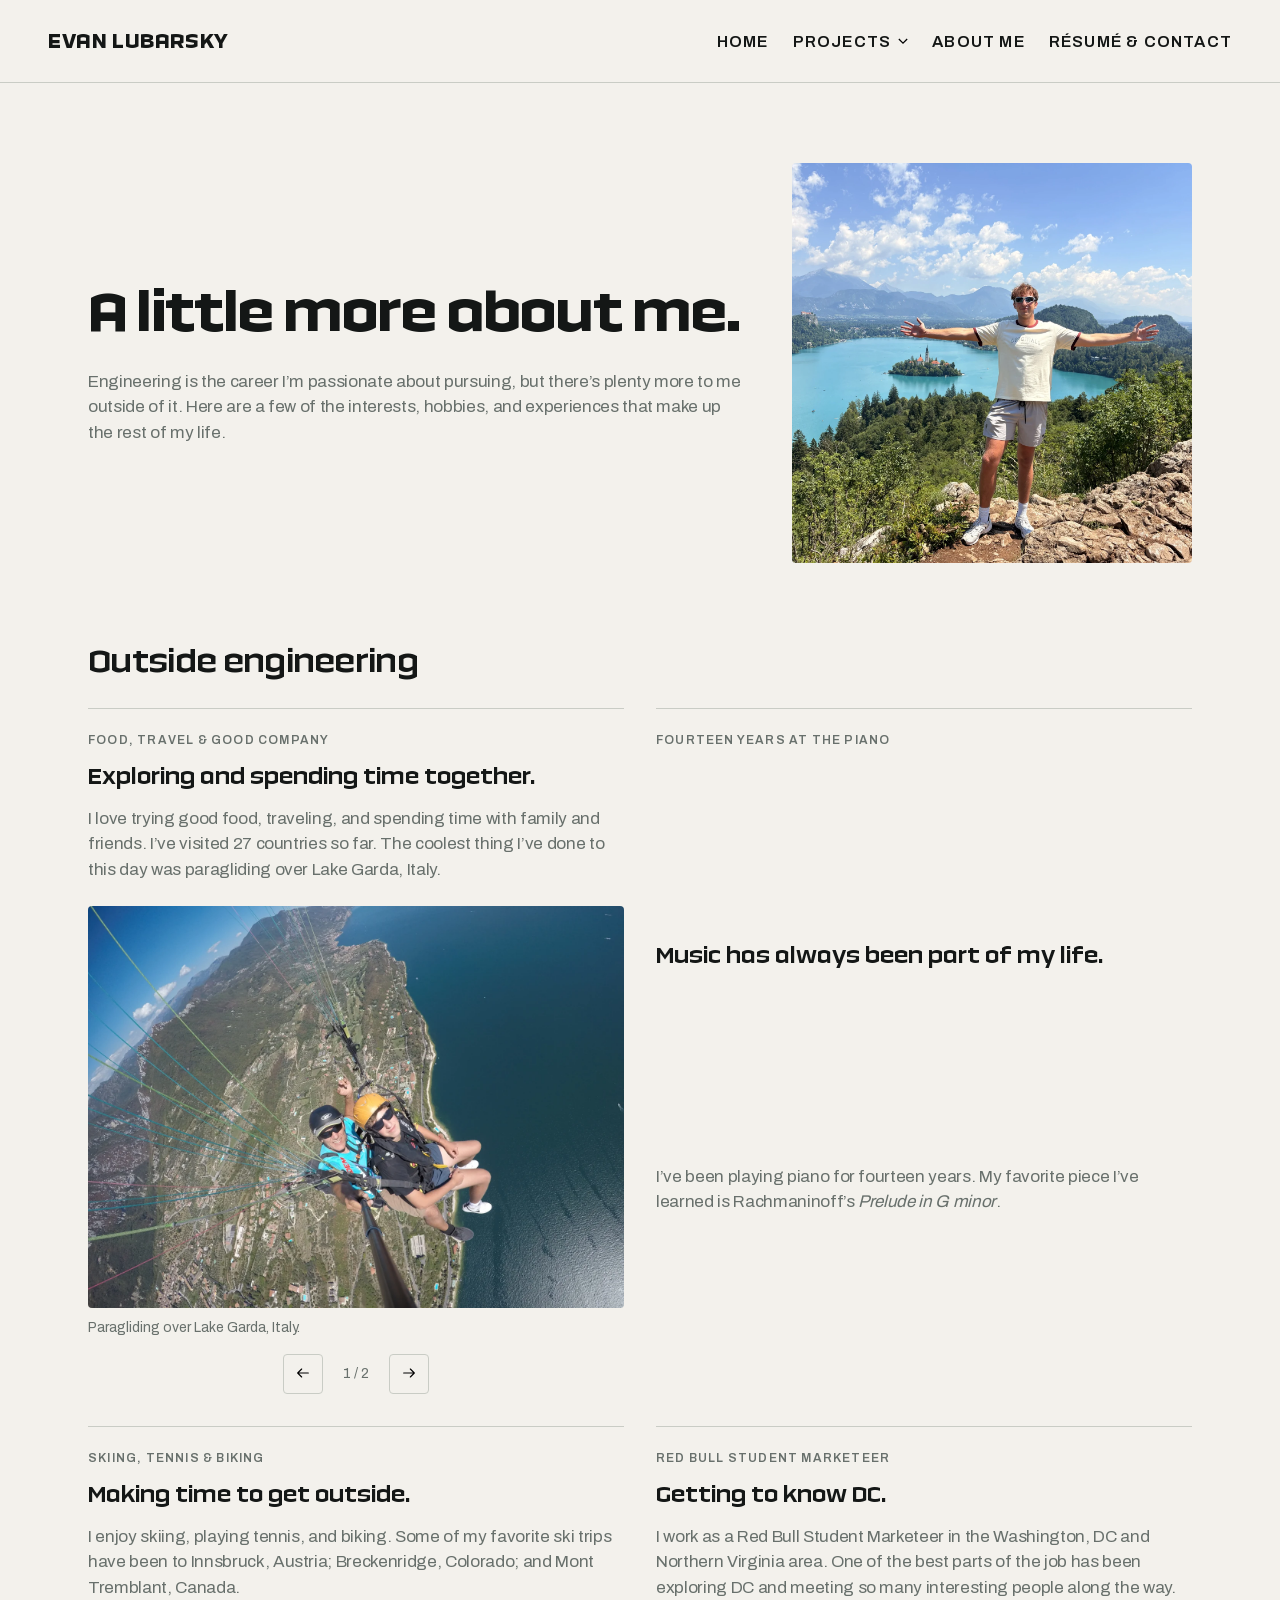
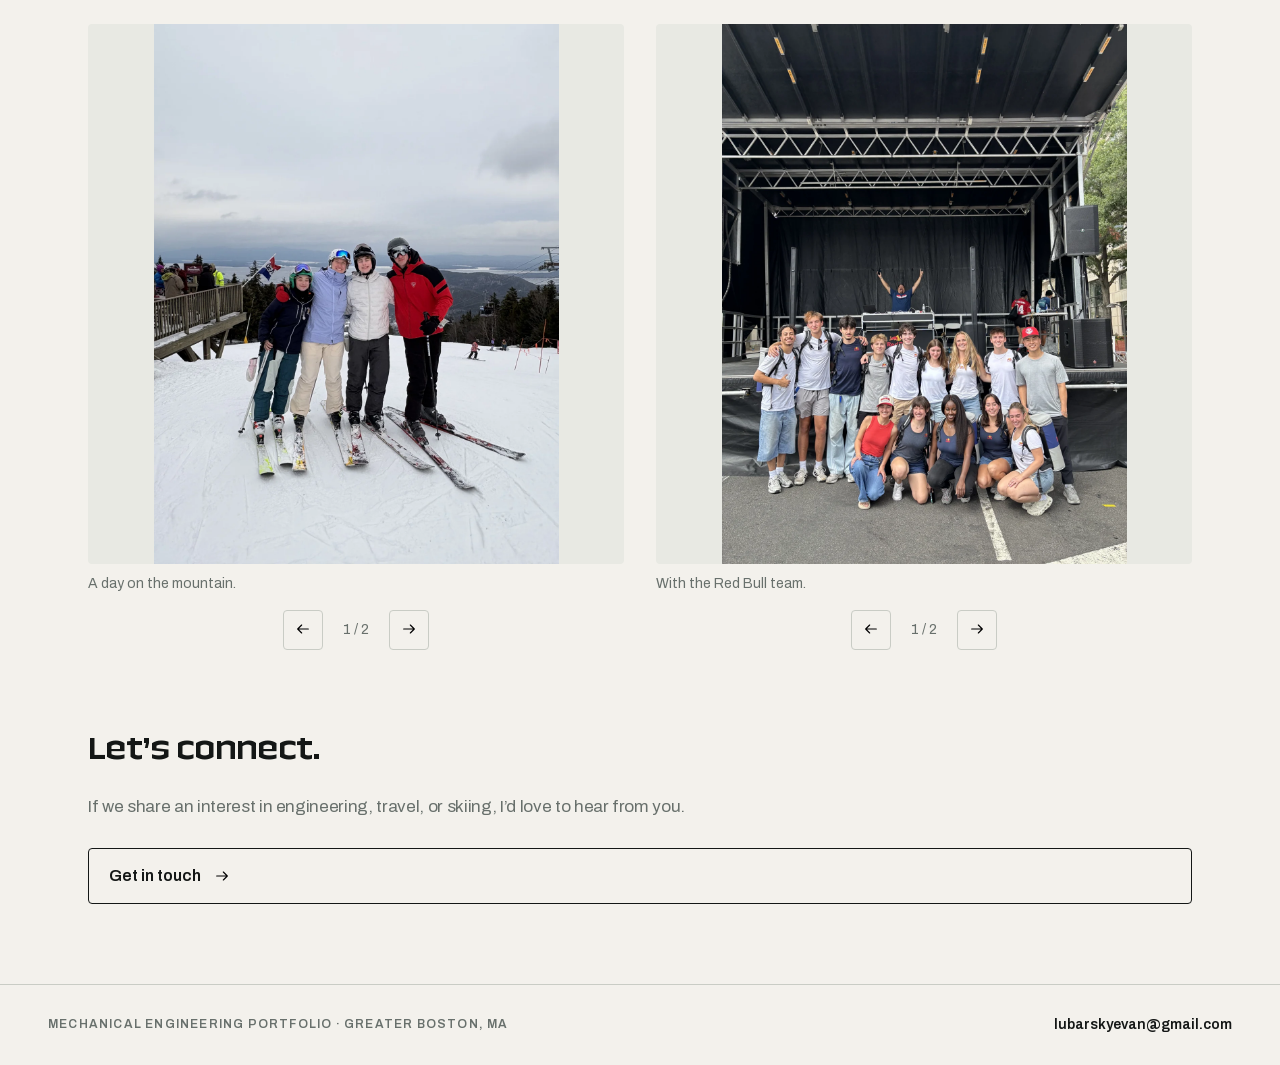
==== commit 70bb69a1: "Add About Me link between Projects and Contact in all headers" ====
--- a/about/index.html
+++ b/about/index.html
@@ -21,6 +21,7 @@
           <a href="/autonomous-over-terrain-vehicle/?v=20261013-slides">Autonomous Over-Terrain Vehicle</a>
         </div>
       </details>
+      <a href="/about/">About Me</a>
       <a href="/contact/?v=20261013-slides">Résumé &amp; Contact</a>
     </nav>
   </header>
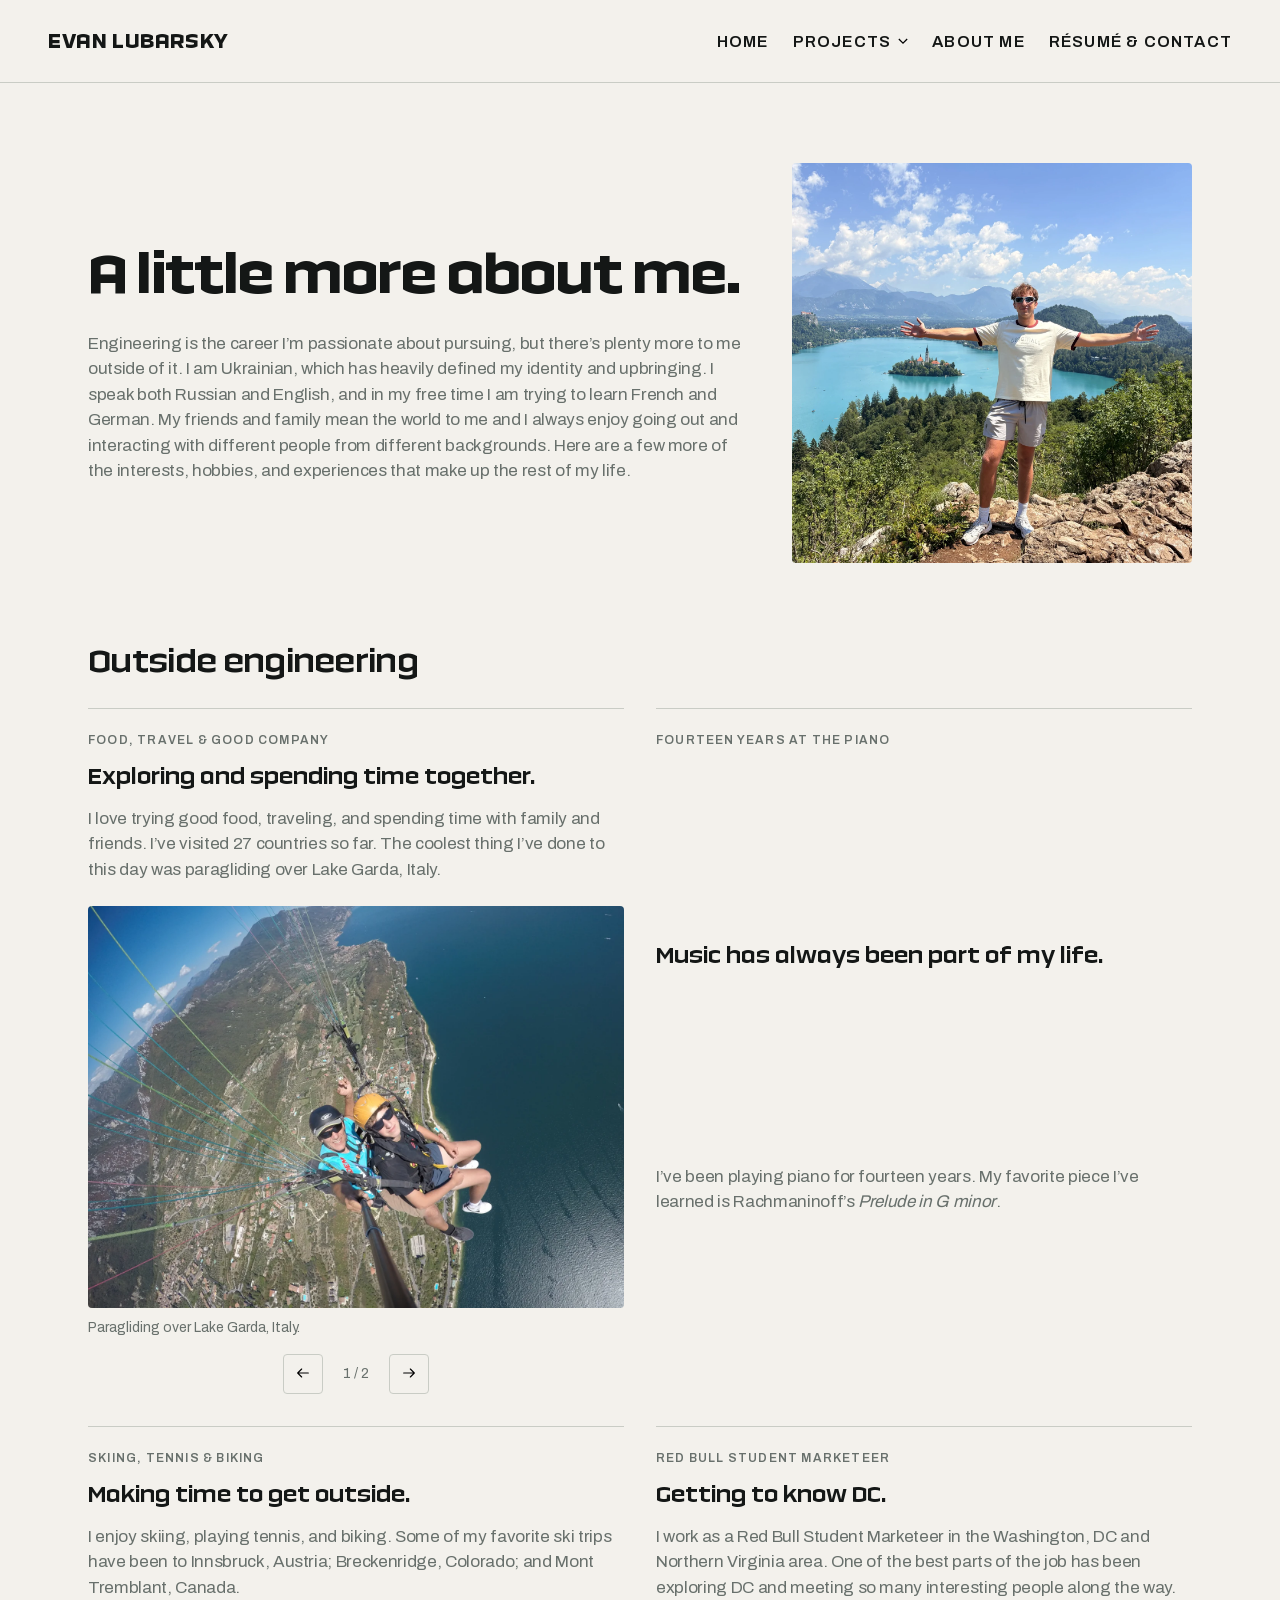
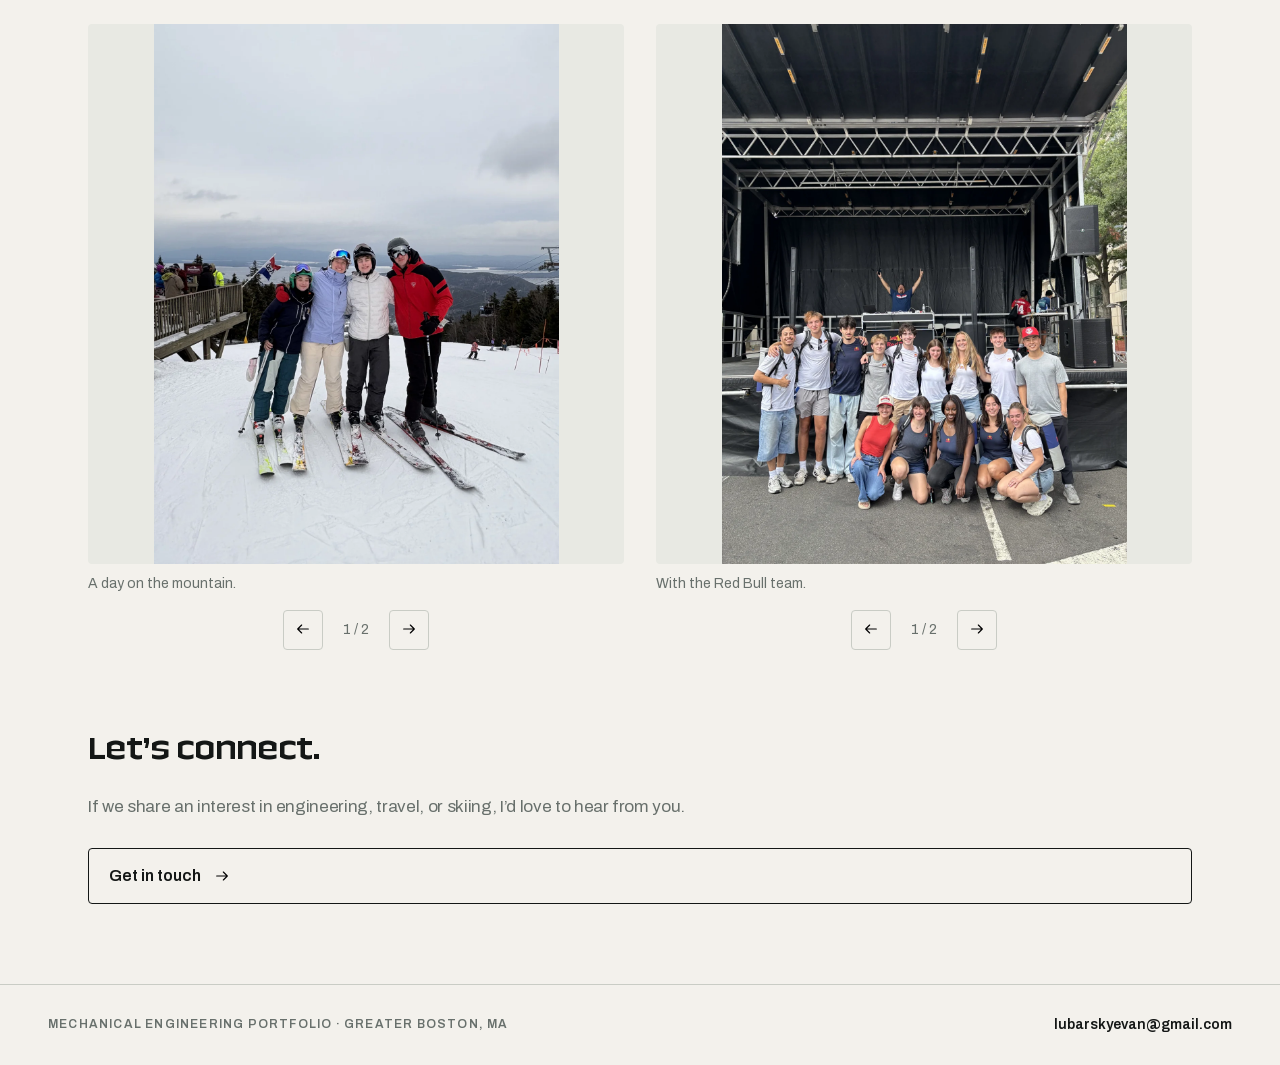
==== commit 067acbaf: "Update index.html" ====
--- a/about/index.html
+++ b/about/index.html
@@ -26,7 +26,7 @@
     </nav>
   </header>
   <main class="container about-page">
-<section class="about-lead"><div><h1>A little more about me.</h1><p>Engineering is the career I’m passionate about pursuing, but there’s plenty more to me outside of it. Here are a few of the interests, hobbies, and experiences that make up the rest of my life.</p></div><img src="/assets/images/about/evan-travel.webp" alt="Evan overlooking a lake and mountains while traveling" width="1400" height="1400"></section>
+<section class="about-lead"><div><h1>A little more about me.</h1><p>Engineering is the career I’m passionate about pursuing, but there’s plenty more to me outside of it. I am Ukrainian, which has heavily defined my identity and upbringing. I speak both Russian and English, and in my free time I am trying to learn French and German. My friends and family mean the world to me and I always enjoy going out and interacting with different people from different backgrounds. Here are a few more of the interests, hobbies, and experiences that make up the rest of my life.</p></div><img src="/assets/images/about/evan-travel.webp" alt="Evan overlooking a lake and mountains while traveling" width="1400" height="1400"></section>
 <section class="personal-stories"><h2>Outside engineering</h2><div class="personal-grid">
 <article><p class="eyebrow">Food, travel &amp; good company</p><h3>Exploring and spending time together.</h3><p>I love trying good food, traveling, and spending time with family and friends. I’ve visited 27 countries so far. The coolest thing I’ve done to this day was paragliding over Lake Garda, Italy.</p><div class="personal-slideshow" data-slideshow aria-label="Travel photos" tabindex="0"><figure><a href="/assets/images/about/lake-garda-paragliding.webp" target="_blank" rel="noopener" aria-label="Open Paragliding over Lake Garda, Italy."><img src="/assets/images/about/lake-garda-paragliding.webp" alt="Tandem paragliding above Lake Garda and its shoreline" loading="lazy"></a><figcaption>Paragliding over Lake Garda, Italy.</figcaption></figure><figure><a href="/assets/images/about/travel-meal.webp" target="_blank" rel="noopener" aria-label="Open Good food and good company while traveling."><img src="/assets/images/about/travel-meal.webp" alt="Sharing a meal with others beside the sea" loading="lazy"></a><figcaption>Good food and good company while traveling.</figcaption></figure><div class="slideshow-controls" hidden><button type="button" data-slide-prev aria-label="Previous travel photo"><svg class="link-icon" viewBox="0 0 24 24" aria-hidden="true"><path d="M20 12H4m6-6-6 6 6 6"/></svg></button><span data-slide-count aria-live="polite"></span><button type="button" data-slide-next aria-label="Next travel photo"><svg class="link-icon" viewBox="0 0 24 24" aria-hidden="true"><path d="M4 12h16m-6-6 6 6-6 6"/></svg></button></div></div></article>
 <article><p class="eyebrow">Fourteen years at the piano</p><h3>Music has always been part of my life.</h3><p>I’ve been playing piano for fourteen years. My favorite piece I’ve learned is Rachmaninoff’s <em>Prelude in G minor</em>.</p><div class="personal-slideshow" data-slideshow hidden aria-label="Personal photos"></div></article>
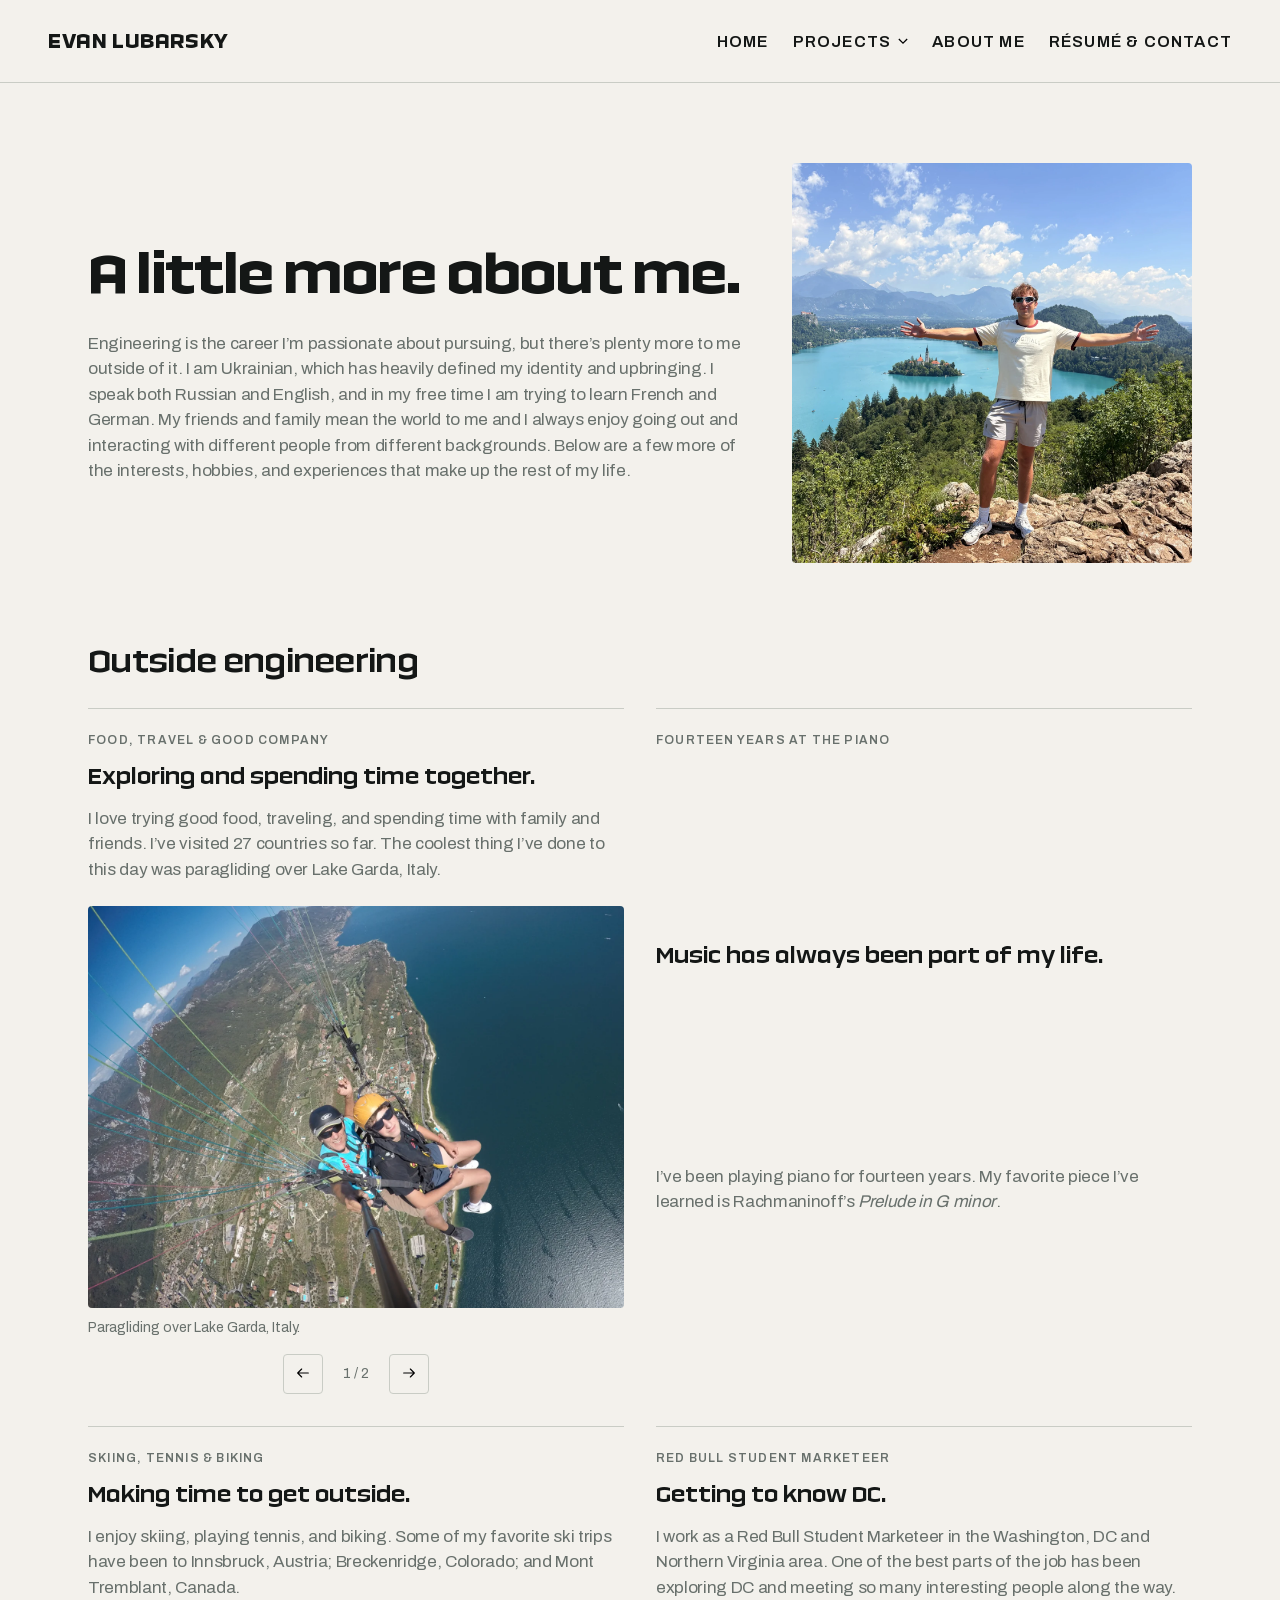
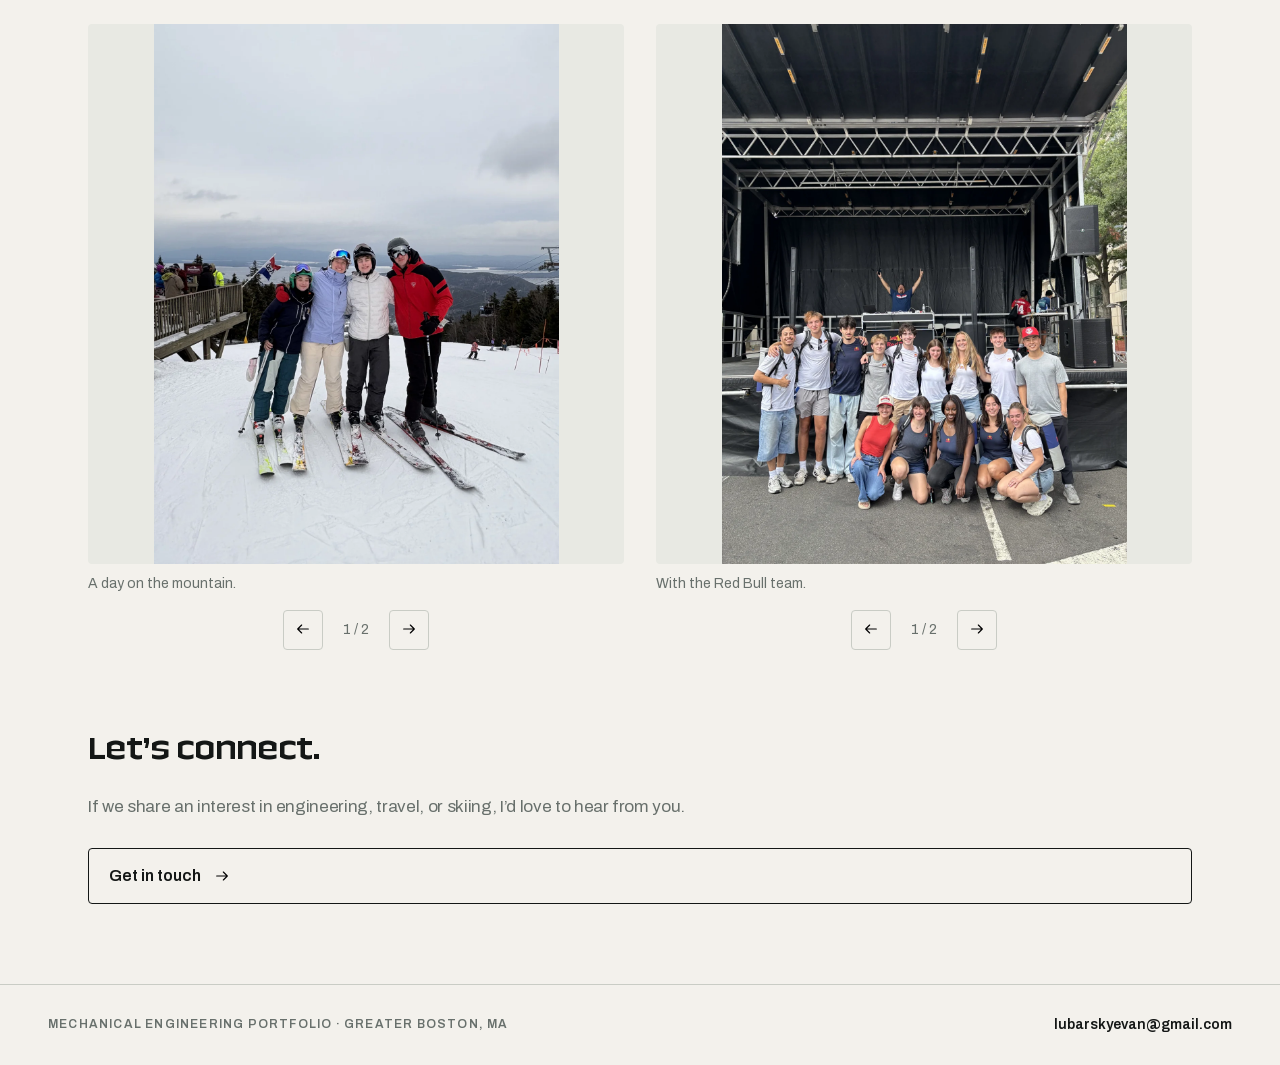
==== commit 8f828ab5: "Revise about section with additional personal details Updated the 'about' section to include more pe" ====
--- a/about/index.html
+++ b/about/index.html
@@ -26,7 +26,7 @@
     </nav>
   </header>
   <main class="container about-page">
-<section class="about-lead"><div><h1>A little more about me.</h1><p>Engineering is the career I’m passionate about pursuing, but there’s plenty more to me outside of it. I am Ukrainian, which has heavily defined my identity and upbringing. I speak both Russian and English, and in my free time I am trying to learn French and German. My friends and family mean the world to me and I always enjoy going out and interacting with different people from different backgrounds. Here are a few more of the interests, hobbies, and experiences that make up the rest of my life.</p></div><img src="/assets/images/about/evan-travel.webp" alt="Evan overlooking a lake and mountains while traveling" width="1400" height="1400"></section>
+<section class="about-lead"><div><h1>A little more about me.</h1><p>Engineering is the career I’m passionate about pursuing, but there’s plenty more to me outside of it. I am Ukrainian, which has heavily defined my identity and upbringing. I speak both Russian and English, and in my free time I am trying to learn French and German. My friends and family mean the world to me and I always enjoy going out and interacting with different people from different backgrounds. Below are a few more of the interests, hobbies, and experiences that make up the rest of my life.</p></div><img src="/assets/images/about/evan-travel.webp" alt="Evan overlooking a lake and mountains while traveling" width="1400" height="1400"></section>
 <section class="personal-stories"><h2>Outside engineering</h2><div class="personal-grid">
 <article><p class="eyebrow">Food, travel &amp; good company</p><h3>Exploring and spending time together.</h3><p>I love trying good food, traveling, and spending time with family and friends. I’ve visited 27 countries so far. The coolest thing I’ve done to this day was paragliding over Lake Garda, Italy.</p><div class="personal-slideshow" data-slideshow aria-label="Travel photos" tabindex="0"><figure><a href="/assets/images/about/lake-garda-paragliding.webp" target="_blank" rel="noopener" aria-label="Open Paragliding over Lake Garda, Italy."><img src="/assets/images/about/lake-garda-paragliding.webp" alt="Tandem paragliding above Lake Garda and its shoreline" loading="lazy"></a><figcaption>Paragliding over Lake Garda, Italy.</figcaption></figure><figure><a href="/assets/images/about/travel-meal.webp" target="_blank" rel="noopener" aria-label="Open Good food and good company while traveling."><img src="/assets/images/about/travel-meal.webp" alt="Sharing a meal with others beside the sea" loading="lazy"></a><figcaption>Good food and good company while traveling.</figcaption></figure><div class="slideshow-controls" hidden><button type="button" data-slide-prev aria-label="Previous travel photo"><svg class="link-icon" viewBox="0 0 24 24" aria-hidden="true"><path d="M20 12H4m6-6-6 6 6 6"/></svg></button><span data-slide-count aria-live="polite"></span><button type="button" data-slide-next aria-label="Next travel photo"><svg class="link-icon" viewBox="0 0 24 24" aria-hidden="true"><path d="M4 12h16m-6-6 6 6-6 6"/></svg></button></div></div></article>
 <article><p class="eyebrow">Fourteen years at the piano</p><h3>Music has always been part of my life.</h3><p>I’ve been playing piano for fourteen years. My favorite piece I’ve learned is Rachmaninoff’s <em>Prelude in G minor</em>.</p><div class="personal-slideshow" data-slideshow hidden aria-label="Personal photos"></div></article>
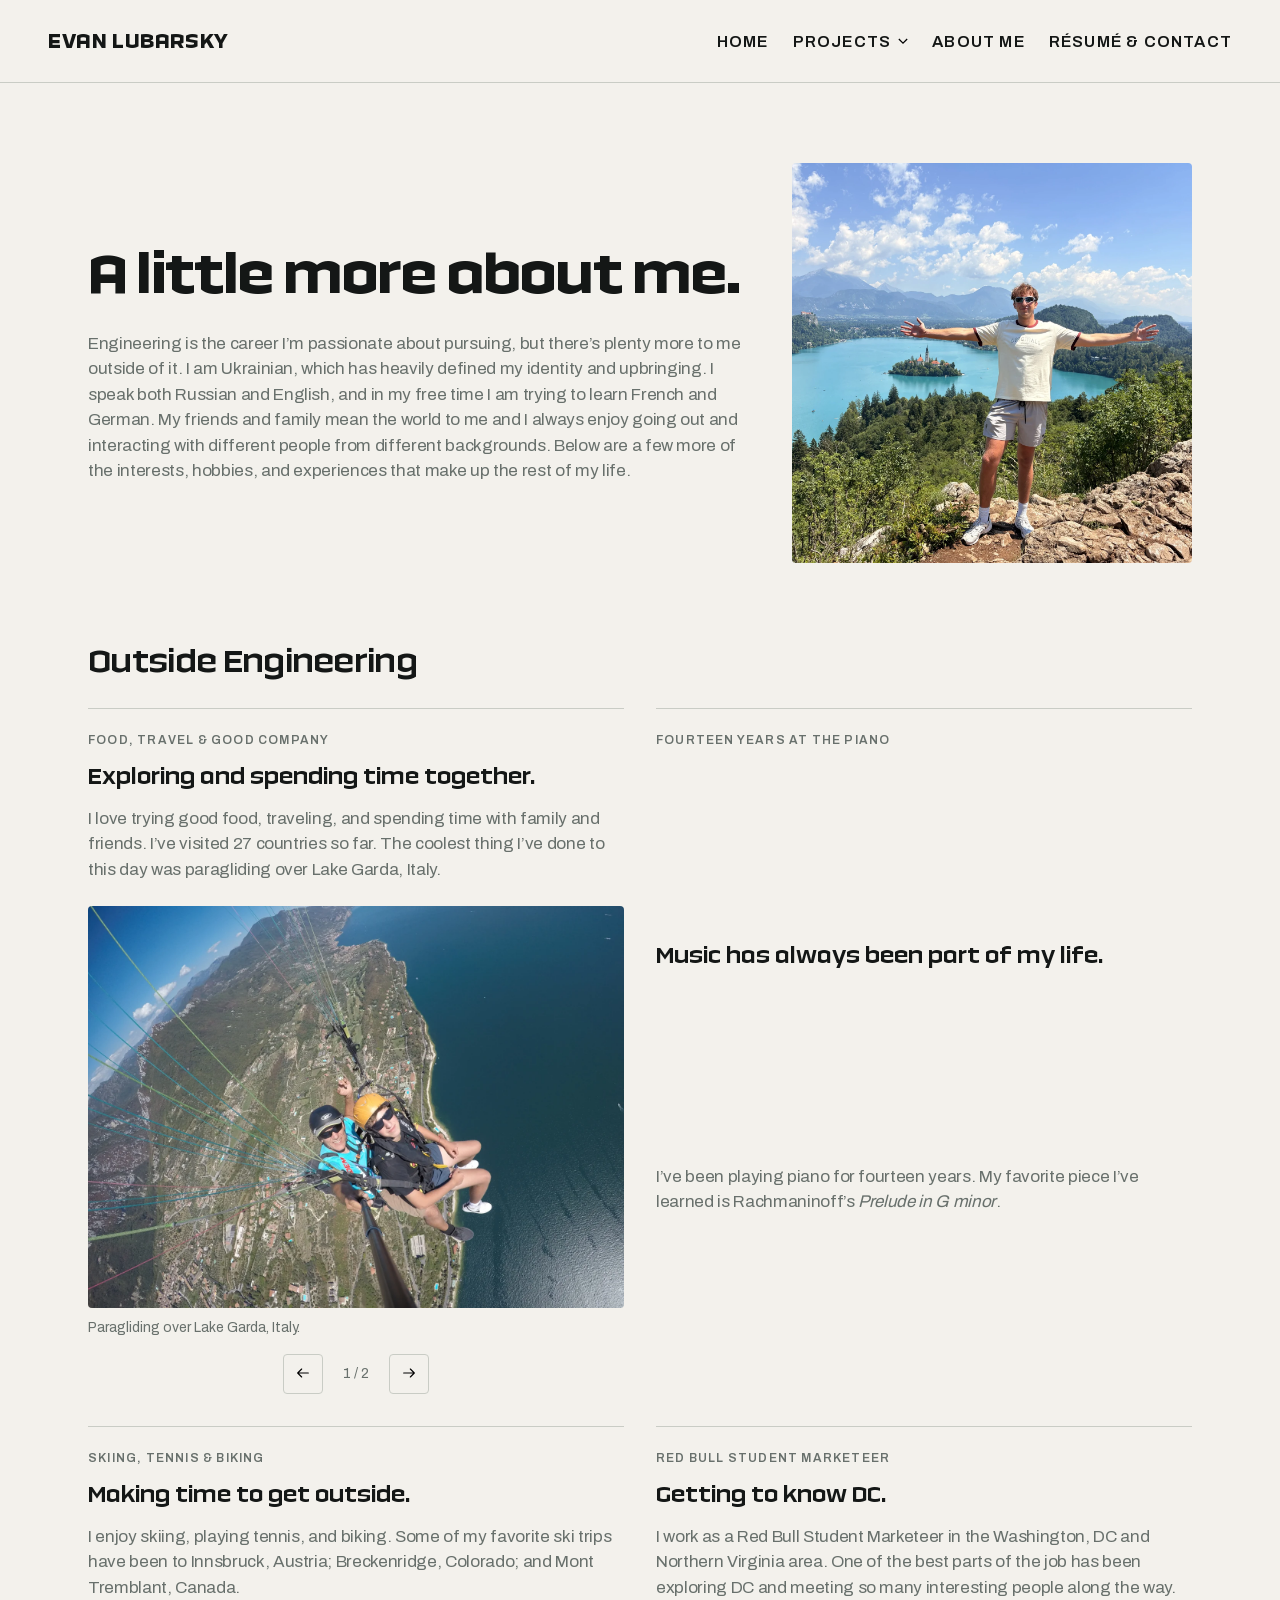
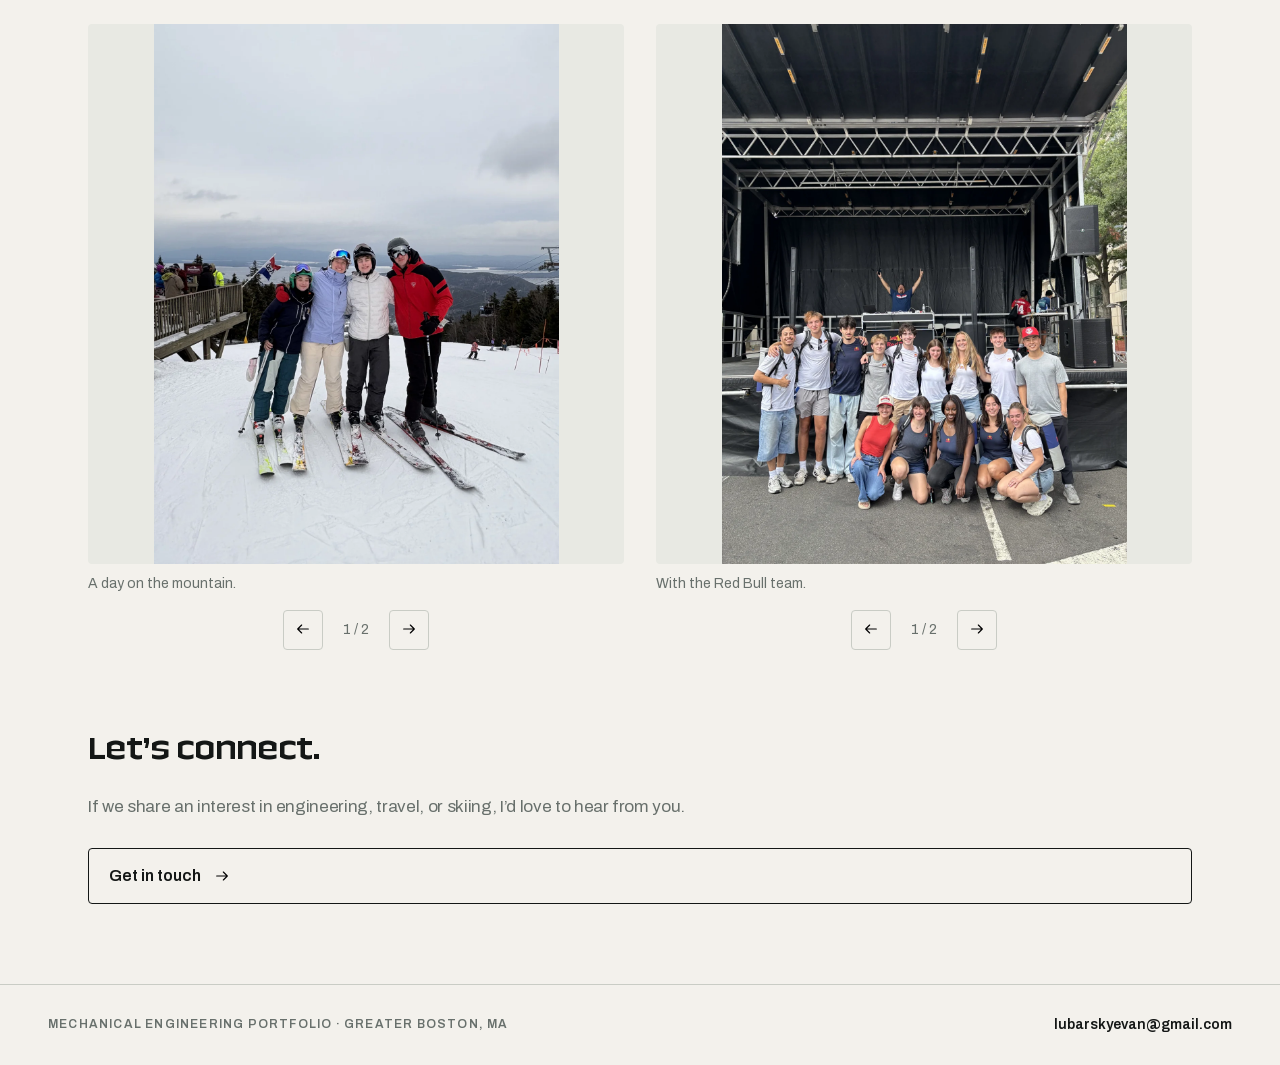
==== commit 8061e059: "Correct section title from 'Outside engineering' to 'Outside Engineering'" ====
--- a/about/index.html
+++ b/about/index.html
@@ -27,7 +27,7 @@
   </header>
   <main class="container about-page">
 <section class="about-lead"><div><h1>A little more about me.</h1><p>Engineering is the career I’m passionate about pursuing, but there’s plenty more to me outside of it. I am Ukrainian, which has heavily defined my identity and upbringing. I speak both Russian and English, and in my free time I am trying to learn French and German. My friends and family mean the world to me and I always enjoy going out and interacting with different people from different backgrounds. Below are a few more of the interests, hobbies, and experiences that make up the rest of my life.</p></div><img src="/assets/images/about/evan-travel.webp" alt="Evan overlooking a lake and mountains while traveling" width="1400" height="1400"></section>
-<section class="personal-stories"><h2>Outside engineering</h2><div class="personal-grid">
+<section class="personal-stories"><h2>Outside Engineering</h2><div class="personal-grid">
 <article><p class="eyebrow">Food, travel &amp; good company</p><h3>Exploring and spending time together.</h3><p>I love trying good food, traveling, and spending time with family and friends. I’ve visited 27 countries so far. The coolest thing I’ve done to this day was paragliding over Lake Garda, Italy.</p><div class="personal-slideshow" data-slideshow aria-label="Travel photos" tabindex="0"><figure><a href="/assets/images/about/lake-garda-paragliding.webp" target="_blank" rel="noopener" aria-label="Open Paragliding over Lake Garda, Italy."><img src="/assets/images/about/lake-garda-paragliding.webp" alt="Tandem paragliding above Lake Garda and its shoreline" loading="lazy"></a><figcaption>Paragliding over Lake Garda, Italy.</figcaption></figure><figure><a href="/assets/images/about/travel-meal.webp" target="_blank" rel="noopener" aria-label="Open Good food and good company while traveling."><img src="/assets/images/about/travel-meal.webp" alt="Sharing a meal with others beside the sea" loading="lazy"></a><figcaption>Good food and good company while traveling.</figcaption></figure><div class="slideshow-controls" hidden><button type="button" data-slide-prev aria-label="Previous travel photo"><svg class="link-icon" viewBox="0 0 24 24" aria-hidden="true"><path d="M20 12H4m6-6-6 6 6 6"/></svg></button><span data-slide-count aria-live="polite"></span><button type="button" data-slide-next aria-label="Next travel photo"><svg class="link-icon" viewBox="0 0 24 24" aria-hidden="true"><path d="M4 12h16m-6-6 6 6-6 6"/></svg></button></div></div></article>
 <article><p class="eyebrow">Fourteen years at the piano</p><h3>Music has always been part of my life.</h3><p>I’ve been playing piano for fourteen years. My favorite piece I’ve learned is Rachmaninoff’s <em>Prelude in G minor</em>.</p><div class="personal-slideshow" data-slideshow hidden aria-label="Personal photos"></div></article>
 <article><p class="eyebrow">Skiing, tennis &amp; biking</p><h3>Making time to get outside.</h3><p>I enjoy skiing, playing tennis, and biking. Some of my favorite ski trips have been to Innsbruck, Austria; Breckenridge, Colorado; and Mont Tremblant, Canada.</p><div class="personal-slideshow" data-slideshow aria-label="Skiing photos" tabindex="0"><figure><a href="/assets/images/about/ski-group.webp" target="_blank" rel="noopener" aria-label="Open A day on the mountain."><img src="/assets/images/about/ski-group.webp" alt="Four skiers posing together on a snowy mountain" loading="lazy"></a><figcaption>A day on the mountain.</figcaption></figure><figure><a href="/assets/images/about/ski-slope.webp" target="_blank" rel="noopener" aria-label="Open Out on the slopes."><img src="/assets/images/about/ski-slope.webp" alt="Two skiers looking over a snow-covered forest" loading="lazy"></a><figcaption>Out on the slopes.</figcaption></figure><div class="slideshow-controls" hidden><button type="button" data-slide-prev aria-label="Previous skiing photo"><svg class="link-icon" viewBox="0 0 24 24" aria-hidden="true"><path d="M20 12H4m6-6-6 6 6 6"/></svg></button><span data-slide-count aria-live="polite"></span><button type="button" data-slide-next aria-label="Next skiing photo"><svg class="link-icon" viewBox="0 0 24 24" aria-hidden="true"><path d="M4 12h16m-6-6 6 6-6 6"/></svg></button></div></div></article>
